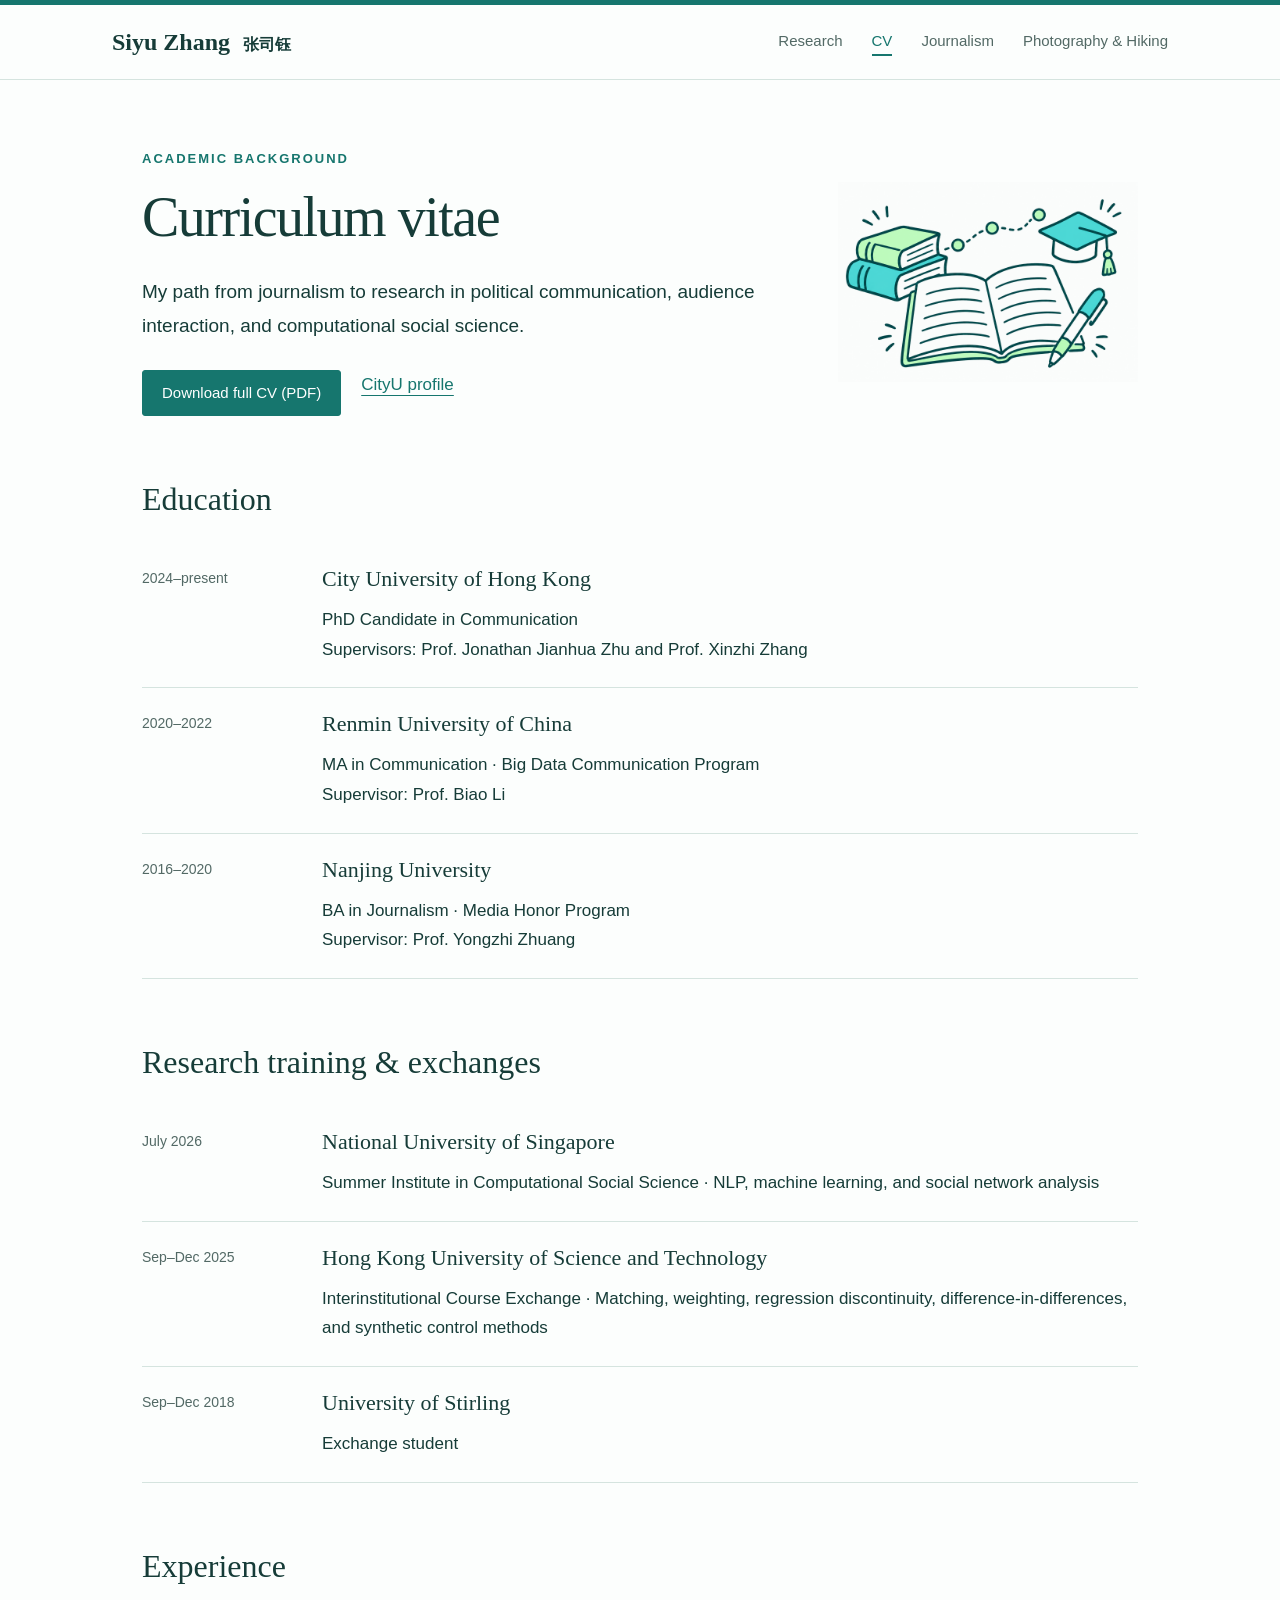
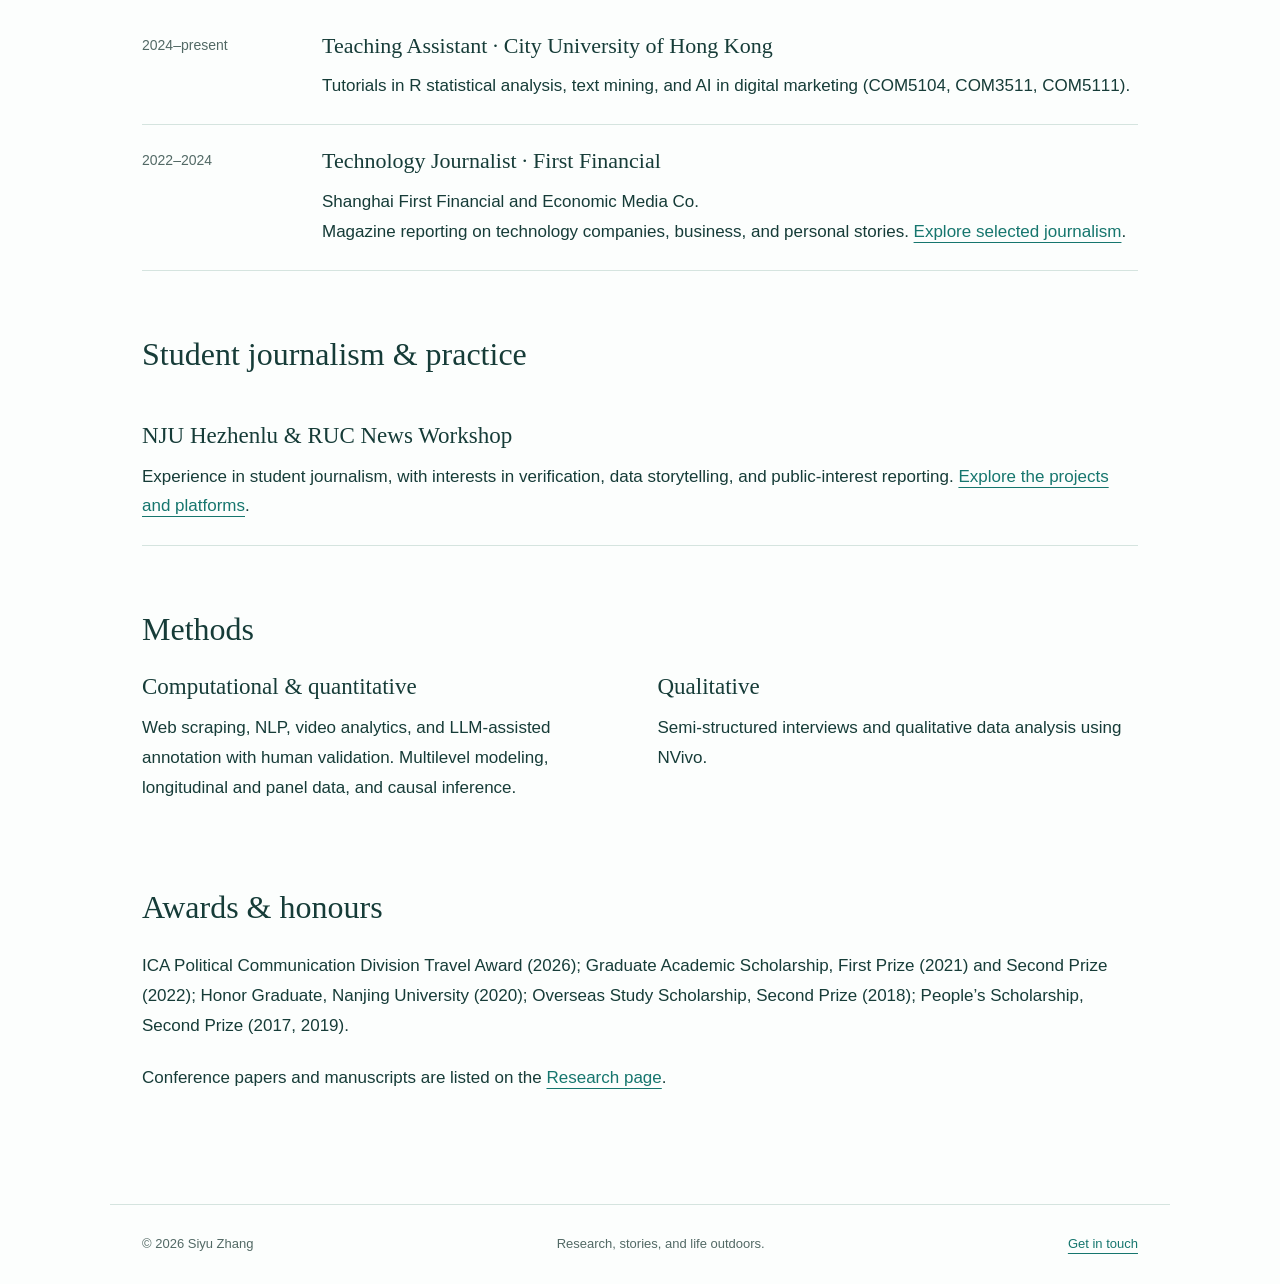
==== cv.html @ 29b88601 "Publish Siyu Zhang personal academic website" ====
<!doctype html><html lang="en"><head><meta charset="utf-8"><meta name="viewport" content="width=device-width,initial-scale=1"><title>Curriculum vitae | Siyu Zhang</title><meta name="description" content="Siyu Zhang, PhD candidate at City University of Hong Kong. Political communication, social media influencers, and livestreaming. Research, journalism, photography and hiking."><meta name="theme-color" content="#16766e"><link rel="stylesheet" href="style.css"><link rel="icon" href="favicon.svg" type="image/svg+xml"></head><body><a class="skip" href="#main">Skip to content</a><header><div class="nav"><a class="brand" href="index.html">Siyu Zhang <span lang="zh" style="font-size:16px;margin-left:7px">张司钰</span></a><nav aria-label="Main navigation"><a href="index.html" >Research</a><a href="cv.html" aria-current="page" >CV</a><a href="journalism.html" >Journalism</a><a href="outside.html" >Photography & Hiking</a></nav></div></header><main id="main"><div class="illustrated-intro"><div><div class="eyebrow">Academic background</div><h1>Curriculum vitae</h1><p class="page-intro">My path from journalism to research in political communication, audience interaction, and computational social science.</p><div class="links"><a class="button" href="Siyu-Zhang-CV.pdf" download>Download full CV (PDF)</a><a href="https://www.cityu.edu.hk/com/Profile2.aspx?u=szhang886" target="_blank" rel="noopener">CityU profile</a></div></div><img src="cv-doodle.png" class="section-illustration" alt="" aria-hidden="true"></div><section><h2>Education</h2><div class="cv-row"><span class="meta">2024–present</span><div><h3>City University of Hong Kong</h3><p>PhD Candidate in Communication<br>Supervisors: Prof. Jonathan Jianhua Zhu and Prof. Xinzhi Zhang</p></div></div><div class="cv-row"><span class="meta">2020–2022</span><div><h3>Renmin University of China</h3><p>MA in Communication · Big Data Communication Program<br>Supervisor: Prof. Biao Li</p></div></div><div class="cv-row"><span class="meta">2016–2020</span><div><h3>Nanjing University</h3><p>BA in Journalism · Media Honor Program<br>Supervisor: Prof. Yongzhi Zhuang</p></div></div></section><section><h2>Research training & exchanges</h2><div class="cv-row"><span class="meta">July 2026</span><div><h3>National University of Singapore</h3><p>Summer Institute in Computational Social Science · NLP, machine learning, and social network analysis</p></div></div><div class="cv-row"><span class="meta">Sep–Dec 2025</span><div><h3>Hong Kong University of Science and Technology</h3><p>Interinstitutional Course Exchange · Matching, weighting, regression discontinuity, difference-in-differences, and synthetic control methods</p></div></div><div class="cv-row"><span class="meta">Sep–Dec 2018</span><div><h3>University of Stirling</h3><p>Exchange student</p></div></div></section><section><h2>Experience</h2><div class="cv-row"><span class="meta">2024–present</span><div><h3>Teaching Assistant · City University of Hong Kong</h3><p>Tutorials in R statistical analysis, text mining, and AI in digital marketing (COM5104, COM3511, COM5111).</p></div></div><div class="cv-row"><span class="meta">2022–2024</span><div><h3>Technology Journalist · First Financial</h3><p>Shanghai First Financial and Economic Media Co.<br>Magazine reporting on technology companies, business, and personal stories. <a href="journalism.html">Explore selected journalism</a>.</p></div></div></section><section><h2>Student journalism & practice</h2><div class="entry"><h3>NJU Hezhenlu & RUC News Workshop</h3><p>Experience in student journalism, with interests in verification, data storytelling, and public-interest reporting. <a href="journalism.html#fact-checking">Explore the projects and platforms</a>.</p></div></section><section><h2>Methods</h2><div class="two-col"><div><h3>Computational & quantitative</h3><p>Web scraping, NLP, video analytics, and LLM-assisted annotation with human validation. Multilevel modeling, longitudinal and panel data, and causal inference.</p></div><div><h3>Qualitative</h3><p>Semi-structured interviews and qualitative data analysis using NVivo.</p></div></div></section><section><h2>Awards & honours</h2><p>ICA Political Communication Division Travel Award (2026); Graduate Academic Scholarship, First Prize (2021) and Second Prize (2022); Honor Graduate, Nanjing University (2020); Overseas Study Scholarship, Second Prize (2018); People’s Scholarship, Second Prize (2017, 2019).</p><p>Conference papers and manuscripts are listed on the <a href="index.html">Research page</a>.</p></section></main><footer><span>© 2026 Siyu Zhang</span><span>Research, stories, and life outdoors.</span><a href="mailto:szhang886-c@my.cityu.edu.hk">Get in touch</a></footer><script src="script.js"></script></body></html>
---- style.css ----
*{box-sizing:border-box} :root{--ink:#163c38;--teal:#16766e;--muted:#526965;--line:#d5e4df;--paper:#fcfefd;--tint:#edf6f2}body{margin:0;background:var(--paper);color:var(--ink);font:17px/1.75 -apple-system,BlinkMacSystemFont,"Segoe UI",sans-serif}a{color:var(--teal);text-decoration-thickness:1px;text-underline-offset:5px}a:hover{color:#073e39}button{font:inherit}a:focus-visible,button:focus-visible,summary:focus-visible{outline:3px solid #40998d;outline-offset:5px}.skip{position:absolute;left:-9999px}.skip:focus{left:20px;top:10px;background:white;z-index:5}header{border-top:5px solid var(--teal);border-bottom:1px solid var(--line)}.nav{max-width:1120px;margin:auto;display:flex;align-items:center;justify-content:space-between;padding:23px 32px;gap:24px}.brand{font:600 24px Georgia,serif;color:var(--ink);text-decoration:none}.nav nav{display:flex;gap:29px;flex-wrap:wrap}.nav nav a{text-decoration:none;font-size:15px;color:var(--muted)}.nav nav a[aria-current]{color:var(--teal);border-bottom:2px solid var(--teal)}main{max-width:1060px;margin:auto;padding:68px 32px 90px}h1,h2,h3{font-family:Georgia,'Times New Roman',serif;font-weight:400;line-height:1.22}h1{font-size:56px;letter-spacing:-1.5px;margin:12px 0 24px}h2{font-size:32px;margin:0 0 24px}h3{font-size:23px;margin:0 0 12px}p{margin:0 0 22px}.eyebrow{font-size:13px;letter-spacing:2px;text-transform:uppercase;color:var(--teal);font-weight:600}.muted,.meta{color:var(--muted)}.meta{font-size:14px}.hero{display:grid;grid-template-columns:1fr 295px;gap:65px;align-items:start}.hero .portrait{width:100%;aspect-ratio:4/5;object-fit:cover;border-radius:3px}.portrait-note{font-size:13px;color:var(--muted);border-top:1px solid var(--line);margin-top:15px;padding-top:10px}.intro{font-size:19px;line-height:1.75}.links{display:flex;gap:20px;flex-wrap:wrap;margin-top:28px}.button{display:inline-block;background:var(--teal);color:white;text-decoration:none;padding:9px 19px;border:1px solid var(--teal);border-radius:3px;font-size:15px}.button:hover{background:#0d544e;color:white}.outline{background:transparent;color:var(--teal)}section{margin-top:64px} .section-head{display:flex;justify-content:space-between;align-items:baseline;gap:20px;border-bottom:1px solid var(--line);margin-bottom:25px}.section-head h2{margin-bottom:16px}.research-focus{background:var(--tint);padding:30px 34px;border-left:3px solid var(--teal)}.research-focus p:last-child{margin-bottom:0}.entry{padding:24px 0;border-bottom:1px solid var(--line)}.entry h3{max-width:850px}.entry p:last-child{margin-bottom:0}.tag{font-size:13px;color:var(--teal);display:block;margin-bottom:9px;letter-spacing:.7px}.page-intro{max-width:720px;font-size:19px}.cv-row{display:grid;grid-template-columns:155px 1fr;gap:25px;padding:23px 0;border-bottom:1px solid var(--line)}.cv-row p{margin:0}.cv-row h3{font-size:22px}.report{display:grid;grid-template-columns:130px 1fr;gap:28px;padding:30px 0;border-bottom:1px solid var(--line)}.report h3 a{color:var(--ink);text-decoration:none}.report h3 a:hover{text-decoration:underline}.report p{max-width:700px;margin-bottom:13px}.report .original{font-size:14px;color:var(--muted)}.landscape{width:100%;max-height:470px;object-fit:cover;margin:30px 0 0}.filters{display:flex;gap:10px;flex-wrap:wrap;margin:30px 0}.filters button{padding:7px 18px;border:1px solid var(--line);border-radius:3px;background:white;color:var(--ink);cursor:pointer}.filters button[aria-pressed=true]{background:var(--teal);border-color:var(--teal);color:white}.gallery{display:grid;grid-template-columns:repeat(3,1fr);gap:17px}.photo{padding:0;margin:0}.photo button{display:block;width:100%;padding:0;border:0;background:transparent;cursor:zoom-in}.photo img{display:block;width:100%;height:245px;object-fit:cover}.photo figcaption{font-size:13px;margin-top:7px;color:var(--muted)}.trail{padding:26px 0;border-bottom:1px solid var(--line)}.trail h3{font-size:27px}.trail p:last-child{margin-bottom:0}.stats{display:flex;gap:30px;color:var(--teal);margin:20px 0;font-size:15px}.note{font:italic 25px/1.5 Georgia,serif;margin:30px 0}.two-col{display:grid;grid-template-columns:1fr 1fr;gap:35px}footer{border-top:1px solid var(--line);padding:28px 32px;color:var(--muted);font-size:13px;max-width:1060px;margin:auto;display:flex;justify-content:space-between;gap:20px}dialog{border:0;background:#092622;padding:18px;max-width:95vw;max-height:95vh;color:white}dialog::backdrop{background:#061b19e8}dialog img{display:block;max-height:78vh;max-width:85vw;object-fit:contain}dialog button{background:white;color:var(--ink);border:0;padding:5px 16px;cursor:pointer;float:right;margin-bottom:12px}[hidden]{display:none!important}details{border-bottom:1px solid var(--line);padding:20px 0}summary{cursor:pointer;font-family:Georgia,serif;font-size:21px}details p{margin:15px 0 0}@media(max-width:760px){.nav{align-items:flex-start;flex-direction:column;padding:20px 24px;gap:12px}.nav nav{gap:18px}.nav nav a{font-size:14px}main{padding:40px 24px 60px}h1{font-size:43px}.hero{grid-template-columns:1fr;gap:30px}.hero aside{max-width:270px;grid-row:1}.hero .portrait{aspect-ratio:1/1}.intro,.page-intro{font-size:17px}.gallery{grid-template-columns:repeat(2,1fr)}.photo img{height:210px}.cv-row,.report{grid-template-columns:1fr;gap:8px}.two-col{grid-template-columns:1fr}.research-focus{padding:24px}section{margin-top:45px}footer{flex-direction:column}.section-head{flex-wrap:wrap;gap:0}}@media(max-width:430px){.gallery{grid-template-columns:1fr}.photo img{height:280px}.stats{gap:16px}}
.illustrated-intro{display:grid;grid-template-columns:minmax(0,1fr) 300px;gap:45px;align-items:center}.section-illustration{width:100%;height:auto;mix-blend-mode:multiply}.interest-layout{display:grid;grid-template-columns:1.1fr 1fr;gap:45px;align-items:center}.interest-layout>img{width:100%;mix-blend-mode:multiply}.interest-layout h3{font-size:22px;margin:0 0 7px}.interest-layout p{font-size:16px;margin-bottom:23px}.concept-illustration{width:180px;height:150px;object-fit:contain;float:right;margin:0 0 14px 25px}.research-focus{display:flow-root}@media(max-width:760px){.illustrated-intro{grid-template-columns:1fr;gap:20px}.section-illustration{max-width:300px;justify-self:center}.interest-layout{grid-template-columns:1fr;gap:25px}.interest-layout>img{max-width:470px;margin:auto}.concept-illustration{width:130px;height:120px;margin-left:15px}}
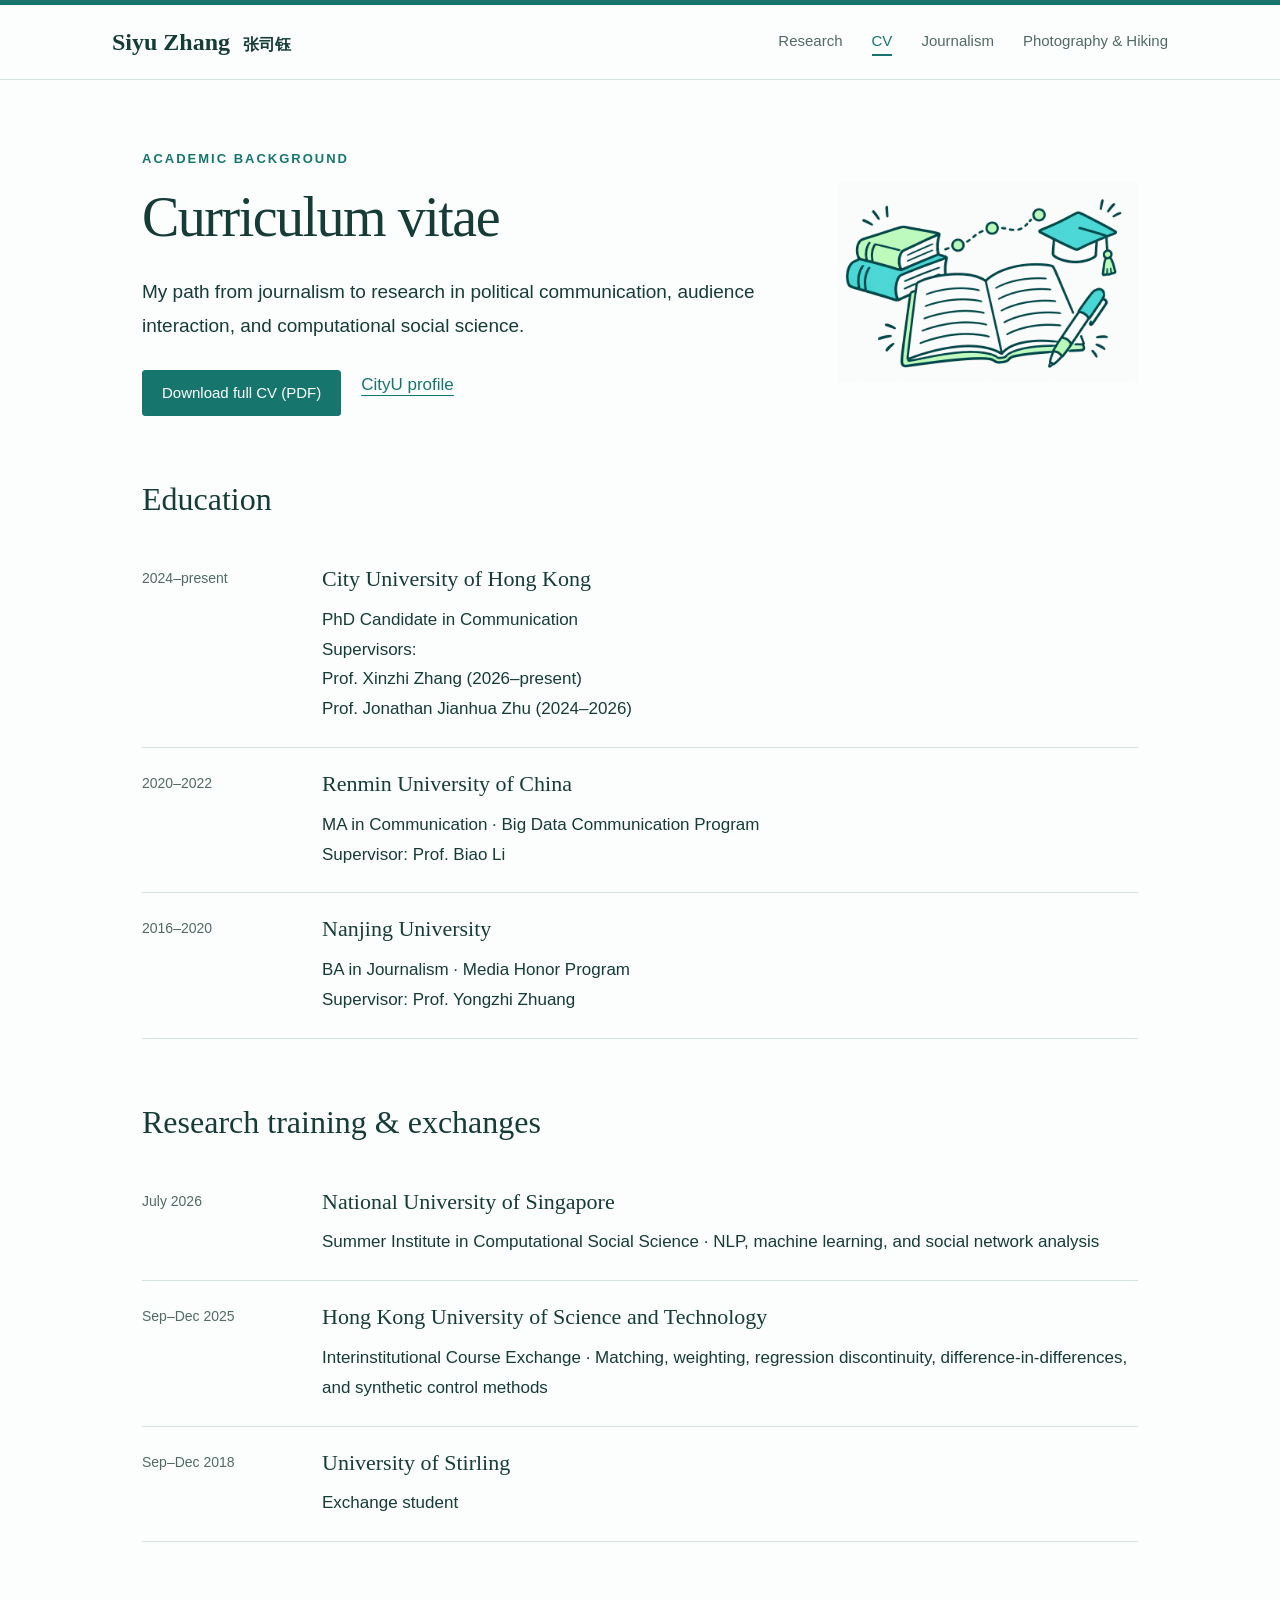
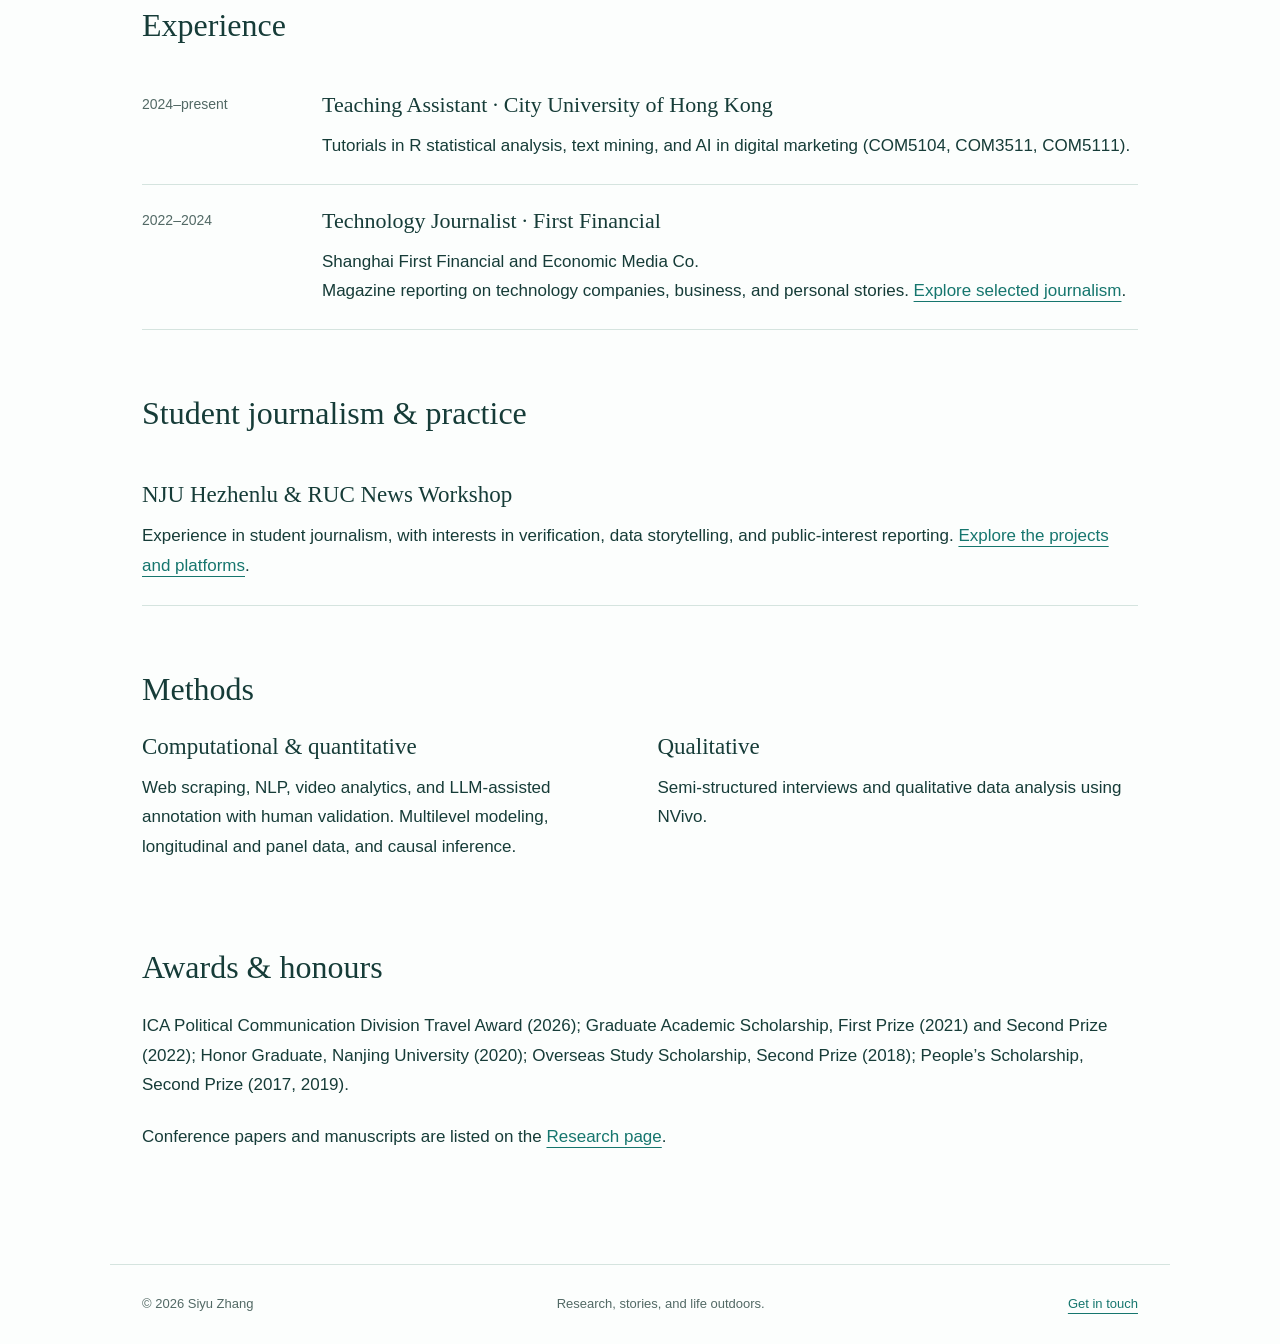
==== commit 1e68eaeb: "Update current and previous PhD supervision dates" ====
--- a/cv.html
+++ b/cv.html
@@ -1 +1 @@
-<!doctype html><html lang="en"><head><meta charset="utf-8"><meta name="viewport" content="width=device-width,initial-scale=1"><title>Curriculum vitae | Siyu Zhang</title><meta name="description" content="Siyu Zhang, PhD candidate at City University of Hong Kong. Political communication, social media influencers, and livestreaming. Research, journalism, photography and hiking."><meta name="theme-color" content="#16766e"><link rel="stylesheet" href="style.css"><link rel="icon" href="favicon.svg" type="image/svg+xml"></head><body><a class="skip" href="#main">Skip to content</a><header><div class="nav"><a class="brand" href="index.html">Siyu Zhang <span lang="zh" style="font-size:16px;margin-left:7px">张司钰</span></a><nav aria-label="Main navigation"><a href="index.html" >Research</a><a href="cv.html" aria-current="page" >CV</a><a href="journalism.html" >Journalism</a><a href="outside.html" >Photography & Hiking</a></nav></div></header><main id="main"><div class="illustrated-intro"><div><div class="eyebrow">Academic background</div><h1>Curriculum vitae</h1><p class="page-intro">My path from journalism to research in political communication, audience interaction, and computational social science.</p><div class="links"><a class="button" href="Siyu-Zhang-CV.pdf" download>Download full CV (PDF)</a><a href="https://www.cityu.edu.hk/com/Profile2.aspx?u=szhang886" target="_blank" rel="noopener">CityU profile</a></div></div><img src="cv-doodle.png" class="section-illustration" alt="" aria-hidden="true"></div><section><h2>Education</h2><div class="cv-row"><span class="meta">2024–present</span><div><h3>City University of Hong Kong</h3><p>PhD Candidate in Communication<br>Supervisors: Prof. Jonathan Jianhua Zhu and Prof. Xinzhi Zhang</p></div></div><div class="cv-row"><span class="meta">2020–2022</span><div><h3>Renmin University of China</h3><p>MA in Communication · Big Data Communication Program<br>Supervisor: Prof. Biao Li</p></div></div><div class="cv-row"><span class="meta">2016–2020</span><div><h3>Nanjing University</h3><p>BA in Journalism · Media Honor Program<br>Supervisor: Prof. Yongzhi Zhuang</p></div></div></section><section><h2>Research training & exchanges</h2><div class="cv-row"><span class="meta">July 2026</span><div><h3>National University of Singapore</h3><p>Summer Institute in Computational Social Science · NLP, machine learning, and social network analysis</p></div></div><div class="cv-row"><span class="meta">Sep–Dec 2025</span><div><h3>Hong Kong University of Science and Technology</h3><p>Interinstitutional Course Exchange · Matching, weighting, regression discontinuity, difference-in-differences, and synthetic control methods</p></div></div><div class="cv-row"><span class="meta">Sep–Dec 2018</span><div><h3>University of Stirling</h3><p>Exchange student</p></div></div></section><section><h2>Experience</h2><div class="cv-row"><span class="meta">2024–present</span><div><h3>Teaching Assistant · City University of Hong Kong</h3><p>Tutorials in R statistical analysis, text mining, and AI in digital marketing (COM5104, COM3511, COM5111).</p></div></div><div class="cv-row"><span class="meta">2022–2024</span><div><h3>Technology Journalist · First Financial</h3><p>Shanghai First Financial and Economic Media Co.<br>Magazine reporting on technology companies, business, and personal stories. <a href="journalism.html">Explore selected journalism</a>.</p></div></div></section><section><h2>Student journalism & practice</h2><div class="entry"><h3>NJU Hezhenlu & RUC News Workshop</h3><p>Experience in student journalism, with interests in verification, data storytelling, and public-interest reporting. <a href="journalism.html#fact-checking">Explore the projects and platforms</a>.</p></div></section><section><h2>Methods</h2><div class="two-col"><div><h3>Computational & quantitative</h3><p>Web scraping, NLP, video analytics, and LLM-assisted annotation with human validation. Multilevel modeling, longitudinal and panel data, and causal inference.</p></div><div><h3>Qualitative</h3><p>Semi-structured interviews and qualitative data analysis using NVivo.</p></div></div></section><section><h2>Awards & honours</h2><p>ICA Political Communication Division Travel Award (2026); Graduate Academic Scholarship, First Prize (2021) and Second Prize (2022); Honor Graduate, Nanjing University (2020); Overseas Study Scholarship, Second Prize (2018); People’s Scholarship, Second Prize (2017, 2019).</p><p>Conference papers and manuscripts are listed on the <a href="index.html">Research page</a>.</p></section></main><footer><span>© 2026 Siyu Zhang</span><span>Research, stories, and life outdoors.</span><a href="mailto:szhang886-c@my.cityu.edu.hk">Get in touch</a></footer><script src="script.js"></script></body></html>+<!doctype html><html lang="en"><head><meta charset="utf-8"><meta name="viewport" content="width=device-width,initial-scale=1"><title>Curriculum vitae | Siyu Zhang</title><meta name="description" content="Siyu Zhang, PhD candidate at City University of Hong Kong. Political communication, social media influencers, and livestreaming. Research, journalism, photography and hiking."><meta name="theme-color" content="#16766e"><link rel="stylesheet" href="style.css"><link rel="icon" href="favicon.svg" type="image/svg+xml"></head><body><a class="skip" href="#main">Skip to content</a><header><div class="nav"><a class="brand" href="index.html">Siyu Zhang <span lang="zh" style="font-size:16px;margin-left:7px">张司钰</span></a><nav aria-label="Main navigation"><a href="index.html" >Research</a><a href="cv.html" aria-current="page" >CV</a><a href="journalism.html" >Journalism</a><a href="outside.html" >Photography & Hiking</a></nav></div></header><main id="main"><div class="illustrated-intro"><div><div class="eyebrow">Academic background</div><h1>Curriculum vitae</h1><p class="page-intro">My path from journalism to research in political communication, audience interaction, and computational social science.</p><div class="links"><a class="button" href="Siyu-Zhang-CV.pdf" download>Download full CV (PDF)</a><a href="https://www.cityu.edu.hk/com/Profile2.aspx?u=szhang886" target="_blank" rel="noopener">CityU profile</a></div></div><img src="cv-doodle.png" class="section-illustration" alt="" aria-hidden="true"></div><section><h2>Education</h2><div class="cv-row"><span class="meta">2024–present</span><div><h3>City University of Hong Kong</h3><p>PhD Candidate in Communication<br>Supervisors:<br>Prof. Xinzhi Zhang (2026–present)<br>Prof. Jonathan Jianhua Zhu (2024–2026)</p></div></div><div class="cv-row"><span class="meta">2020–2022</span><div><h3>Renmin University of China</h3><p>MA in Communication · Big Data Communication Program<br>Supervisor: Prof. Biao Li</p></div></div><div class="cv-row"><span class="meta">2016–2020</span><div><h3>Nanjing University</h3><p>BA in Journalism · Media Honor Program<br>Supervisor: Prof. Yongzhi Zhuang</p></div></div></section><section><h2>Research training & exchanges</h2><div class="cv-row"><span class="meta">July 2026</span><div><h3>National University of Singapore</h3><p>Summer Institute in Computational Social Science · NLP, machine learning, and social network analysis</p></div></div><div class="cv-row"><span class="meta">Sep–Dec 2025</span><div><h3>Hong Kong University of Science and Technology</h3><p>Interinstitutional Course Exchange · Matching, weighting, regression discontinuity, difference-in-differences, and synthetic control methods</p></div></div><div class="cv-row"><span class="meta">Sep–Dec 2018</span><div><h3>University of Stirling</h3><p>Exchange student</p></div></div></section><section><h2>Experience</h2><div class="cv-row"><span class="meta">2024–present</span><div><h3>Teaching Assistant · City University of Hong Kong</h3><p>Tutorials in R statistical analysis, text mining, and AI in digital marketing (COM5104, COM3511, COM5111).</p></div></div><div class="cv-row"><span class="meta">2022–2024</span><div><h3>Technology Journalist · First Financial</h3><p>Shanghai First Financial and Economic Media Co.<br>Magazine reporting on technology companies, business, and personal stories. <a href="journalism.html">Explore selected journalism</a>.</p></div></div></section><section><h2>Student journalism & practice</h2><div class="entry"><h3>NJU Hezhenlu & RUC News Workshop</h3><p>Experience in student journalism, with interests in verification, data storytelling, and public-interest reporting. <a href="journalism.html#fact-checking">Explore the projects and platforms</a>.</p></div></section><section><h2>Methods</h2><div class="two-col"><div><h3>Computational & quantitative</h3><p>Web scraping, NLP, video analytics, and LLM-assisted annotation with human validation. Multilevel modeling, longitudinal and panel data, and causal inference.</p></div><div><h3>Qualitative</h3><p>Semi-structured interviews and qualitative data analysis using NVivo.</p></div></div></section><section><h2>Awards & honours</h2><p>ICA Political Communication Division Travel Award (2026); Graduate Academic Scholarship, First Prize (2021) and Second Prize (2022); Honor Graduate, Nanjing University (2020); Overseas Study Scholarship, Second Prize (2018); People’s Scholarship, Second Prize (2017, 2019).</p><p>Conference papers and manuscripts are listed on the <a href="index.html">Research page</a>.</p></section></main><footer><span>© 2026 Siyu Zhang</span><span>Research, stories, and life outdoors.</span><a href="mailto:szhang886-c@my.cityu.edu.hk">Get in touch</a></footer><script src="script.js"></script></body></html>
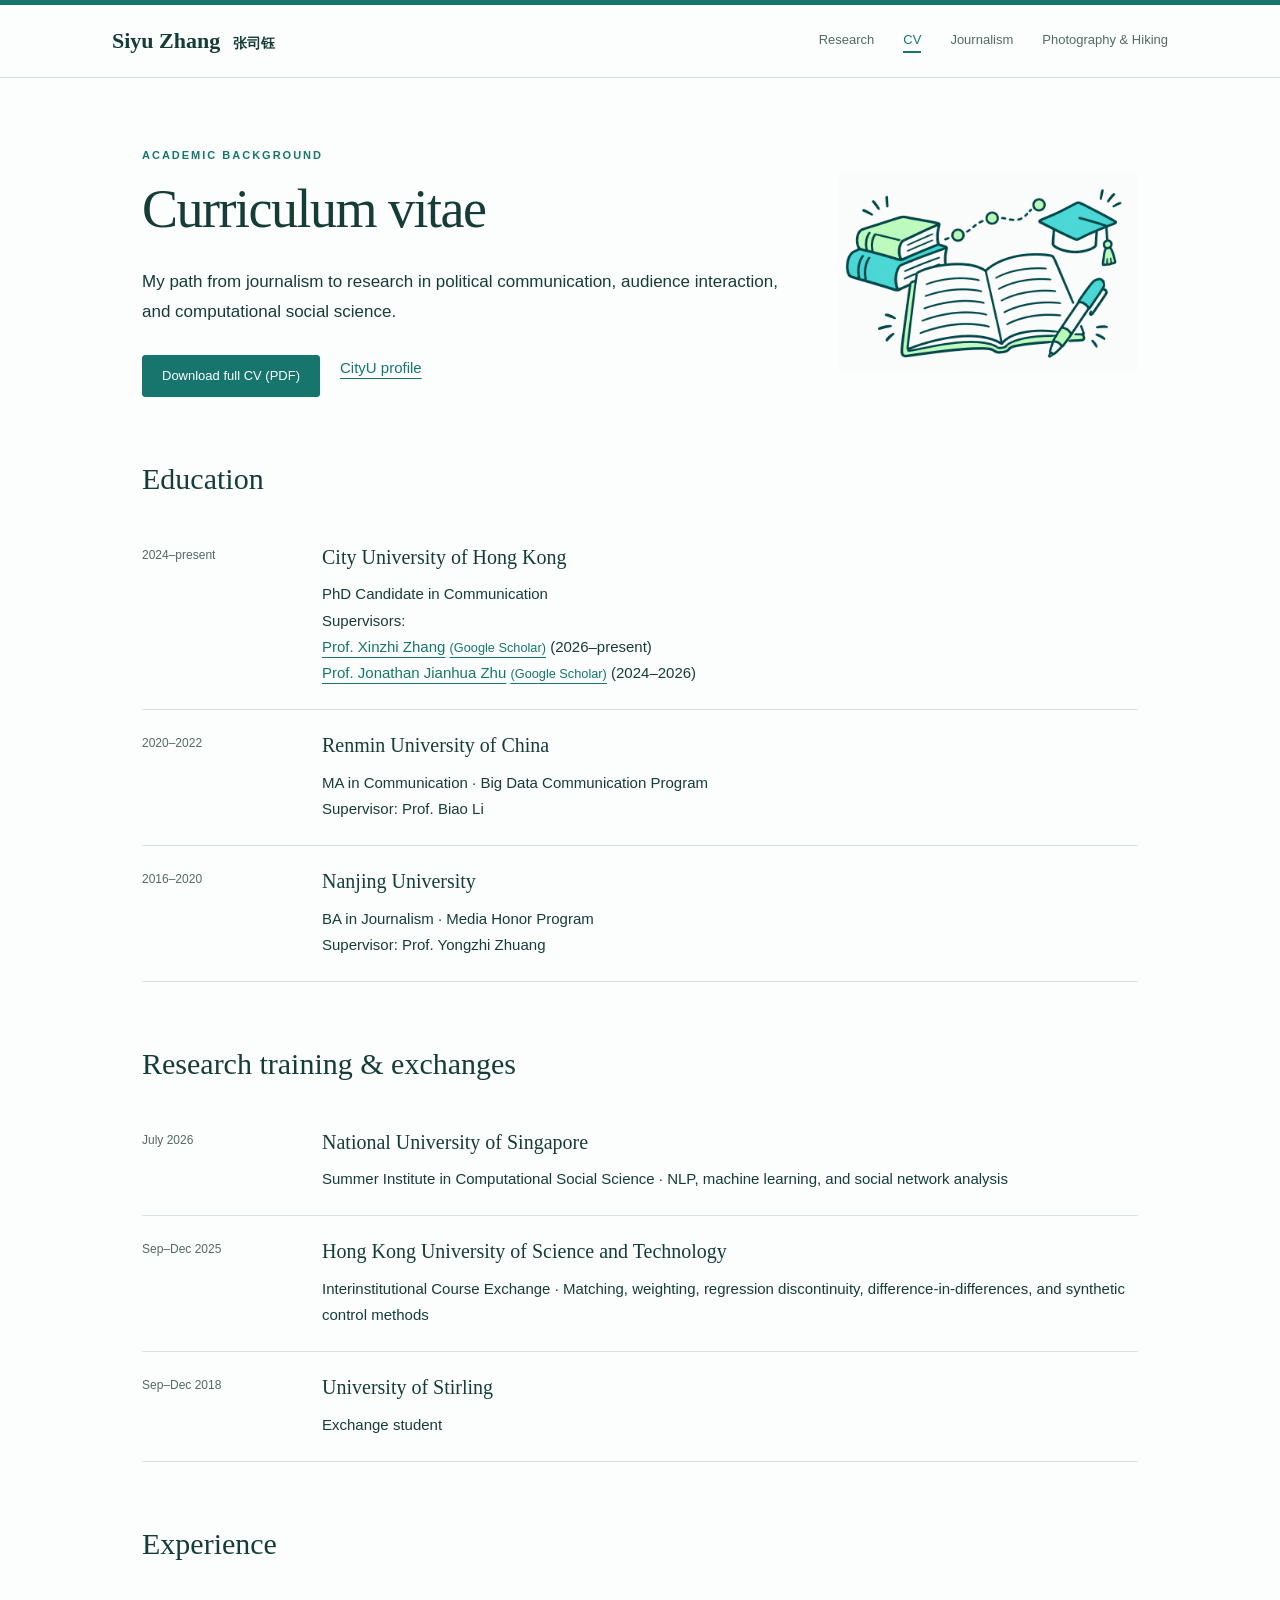
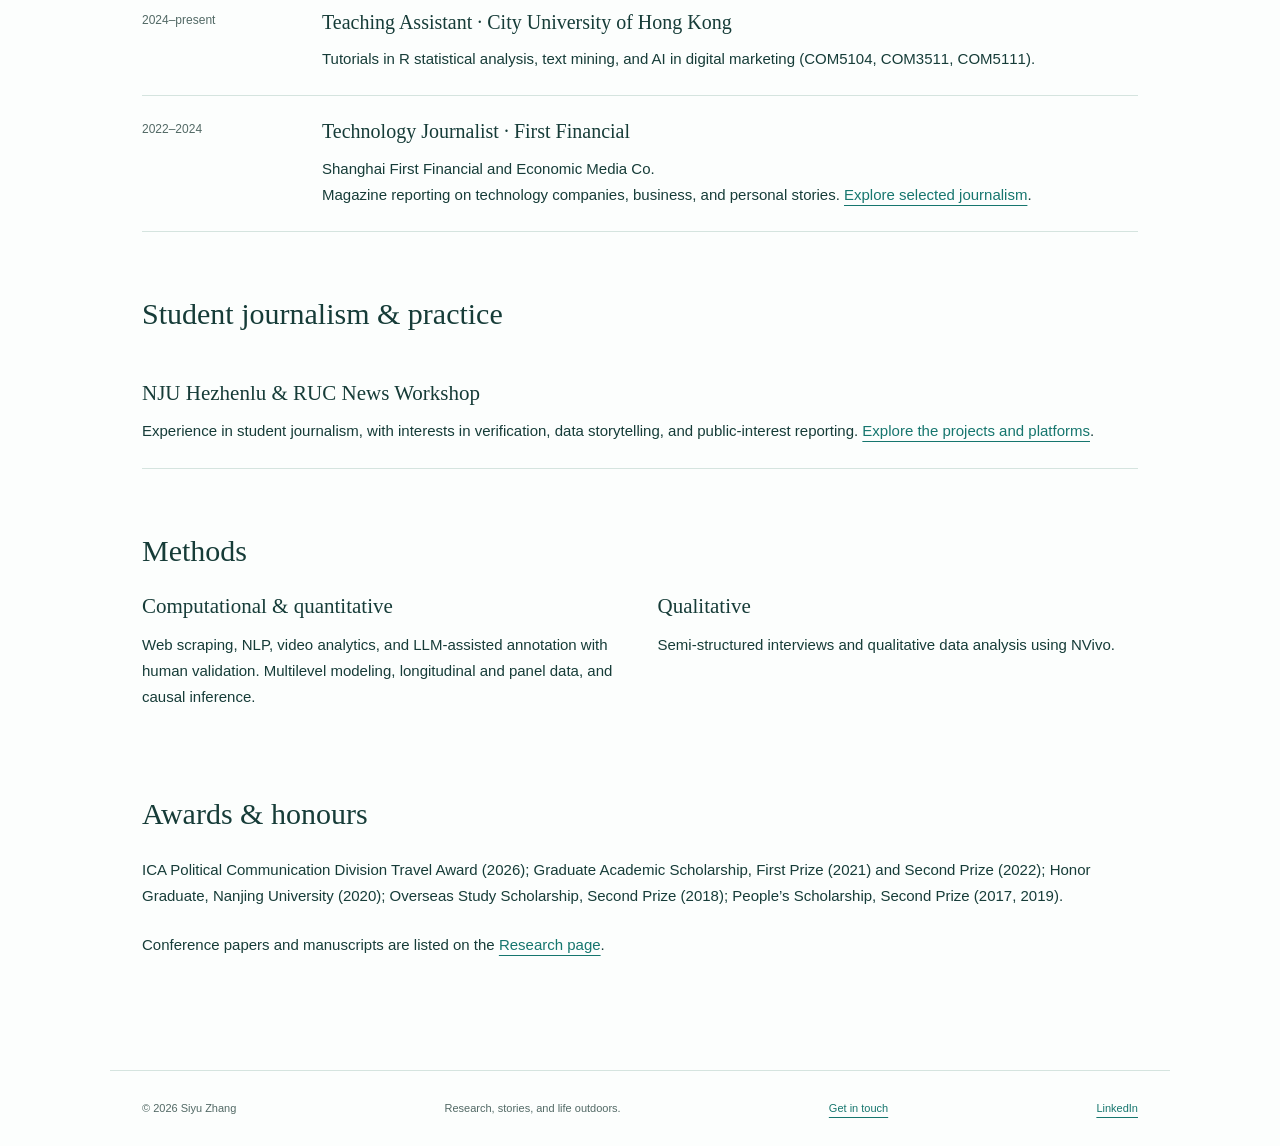
==== commit 3bbbe14f: "Reduce typography and add supervisor and LinkedIn links" ====
--- a/cv.html
+++ b/cv.html
@@ -1 +1 @@
-<!doctype html><html lang="en"><head><meta charset="utf-8"><meta name="viewport" content="width=device-width,initial-scale=1"><title>Curriculum vitae | Siyu Zhang</title><meta name="description" content="Siyu Zhang, PhD candidate at City University of Hong Kong. Political communication, social media influencers, and livestreaming. Research, journalism, photography and hiking."><meta name="theme-color" content="#16766e"><link rel="stylesheet" href="style.css"><link rel="icon" href="favicon.svg" type="image/svg+xml"></head><body><a class="skip" href="#main">Skip to content</a><header><div class="nav"><a class="brand" href="index.html">Siyu Zhang <span lang="zh" style="font-size:16px;margin-left:7px">张司钰</span></a><nav aria-label="Main navigation"><a href="index.html" >Research</a><a href="cv.html" aria-current="page" >CV</a><a href="journalism.html" >Journalism</a><a href="outside.html" >Photography & Hiking</a></nav></div></header><main id="main"><div class="illustrated-intro"><div><div class="eyebrow">Academic background</div><h1>Curriculum vitae</h1><p class="page-intro">My path from journalism to research in political communication, audience interaction, and computational social science.</p><div class="links"><a class="button" href="Siyu-Zhang-CV.pdf" download>Download full CV (PDF)</a><a href="https://www.cityu.edu.hk/com/Profile2.aspx?u=szhang886" target="_blank" rel="noopener">CityU profile</a></div></div><img src="cv-doodle.png" class="section-illustration" alt="" aria-hidden="true"></div><section><h2>Education</h2><div class="cv-row"><span class="meta">2024–present</span><div><h3>City University of Hong Kong</h3><p>PhD Candidate in Communication<br>Supervisors:<br>Prof. Xinzhi Zhang (2026–present)<br>Prof. Jonathan Jianhua Zhu (2024–2026)</p></div></div><div class="cv-row"><span class="meta">2020–2022</span><div><h3>Renmin University of China</h3><p>MA in Communication · Big Data Communication Program<br>Supervisor: Prof. Biao Li</p></div></div><div class="cv-row"><span class="meta">2016–2020</span><div><h3>Nanjing University</h3><p>BA in Journalism · Media Honor Program<br>Supervisor: Prof. Yongzhi Zhuang</p></div></div></section><section><h2>Research training & exchanges</h2><div class="cv-row"><span class="meta">July 2026</span><div><h3>National University of Singapore</h3><p>Summer Institute in Computational Social Science · NLP, machine learning, and social network analysis</p></div></div><div class="cv-row"><span class="meta">Sep–Dec 2025</span><div><h3>Hong Kong University of Science and Technology</h3><p>Interinstitutional Course Exchange · Matching, weighting, regression discontinuity, difference-in-differences, and synthetic control methods</p></div></div><div class="cv-row"><span class="meta">Sep–Dec 2018</span><div><h3>University of Stirling</h3><p>Exchange student</p></div></div></section><section><h2>Experience</h2><div class="cv-row"><span class="meta">2024–present</span><div><h3>Teaching Assistant · City University of Hong Kong</h3><p>Tutorials in R statistical analysis, text mining, and AI in digital marketing (COM5104, COM3511, COM5111).</p></div></div><div class="cv-row"><span class="meta">2022–2024</span><div><h3>Technology Journalist · First Financial</h3><p>Shanghai First Financial and Economic Media Co.<br>Magazine reporting on technology companies, business, and personal stories. <a href="journalism.html">Explore selected journalism</a>.</p></div></div></section><section><h2>Student journalism & practice</h2><div class="entry"><h3>NJU Hezhenlu & RUC News Workshop</h3><p>Experience in student journalism, with interests in verification, data storytelling, and public-interest reporting. <a href="journalism.html#fact-checking">Explore the projects and platforms</a>.</p></div></section><section><h2>Methods</h2><div class="two-col"><div><h3>Computational & quantitative</h3><p>Web scraping, NLP, video analytics, and LLM-assisted annotation with human validation. Multilevel modeling, longitudinal and panel data, and causal inference.</p></div><div><h3>Qualitative</h3><p>Semi-structured interviews and qualitative data analysis using NVivo.</p></div></div></section><section><h2>Awards & honours</h2><p>ICA Political Communication Division Travel Award (2026); Graduate Academic Scholarship, First Prize (2021) and Second Prize (2022); Honor Graduate, Nanjing University (2020); Overseas Study Scholarship, Second Prize (2018); People’s Scholarship, Second Prize (2017, 2019).</p><p>Conference papers and manuscripts are listed on the <a href="index.html">Research page</a>.</p></section></main><footer><span>© 2026 Siyu Zhang</span><span>Research, stories, and life outdoors.</span><a href="mailto:szhang886-c@my.cityu.edu.hk">Get in touch</a></footer><script src="script.js"></script></body></html>+<!doctype html><html lang="en"><head><meta charset="utf-8"><meta name="viewport" content="width=device-width,initial-scale=1"><title>Curriculum vitae | Siyu Zhang</title><meta name="description" content="Siyu Zhang, PhD candidate at City University of Hong Kong. Political communication, social media influencers, and livestreaming. Research, journalism, photography and hiking."><meta name="theme-color" content="#16766e"><link rel="stylesheet" href="style.css"><link rel="icon" href="favicon.svg" type="image/svg+xml"></head><body><a class="skip" href="#main">Skip to content</a><header><div class="nav"><a class="brand" href="index.html">Siyu Zhang <span lang="zh" style="font-size:14px;margin-left:7px">张司钰</span></a><nav aria-label="Main navigation"><a href="index.html" >Research</a><a href="cv.html" aria-current="page" >CV</a><a href="journalism.html" >Journalism</a><a href="outside.html" >Photography & Hiking</a></nav></div></header><main id="main"><div class="illustrated-intro"><div><div class="eyebrow">Academic background</div><h1>Curriculum vitae</h1><p class="page-intro">My path from journalism to research in political communication, audience interaction, and computational social science.</p><div class="links"><a class="button" href="Siyu-Zhang-CV.pdf" download>Download full CV (PDF)</a><a href="https://www.cityu.edu.hk/com/Profile2.aspx?u=szhang886" target="_blank" rel="noopener">CityU profile</a></div></div><img src="cv-doodle.png" class="section-illustration" alt="" aria-hidden="true"></div><section><h2>Education</h2><div class="cv-row"><span class="meta">2024–present</span><div><h3>City University of Hong Kong</h3><p>PhD Candidate in Communication<br>Supervisors:<br><a href="https://drxinzhizhang.com/" target="_blank" rel="noopener">Prof. Xinzhi Zhang</a> <a class="supervisor-scholar" href="https://scholar.google.com/citations?user=iOFeIDIAAAAJ&amp;hl=en" target="_blank" rel="noopener" aria-label="Google Scholar — Prof. Xinzhi Zhang">(Google Scholar)</a> (2026–present)<br><a href="https://scholars.cityu.edu.hk/en/persons/enjhzhu/" target="_blank" rel="noopener">Prof. Jonathan Jianhua Zhu</a> <a class="supervisor-scholar" href="https://scholar.google.com/citations?user=q41vFFQAAAAJ&amp;hl=en" target="_blank" rel="noopener" aria-label="Google Scholar — Prof. Jonathan Jianhua Zhu">(Google Scholar)</a> (2024–2026)</p></div></div><div class="cv-row"><span class="meta">2020–2022</span><div><h3>Renmin University of China</h3><p>MA in Communication · Big Data Communication Program<br>Supervisor: Prof. Biao Li</p></div></div><div class="cv-row"><span class="meta">2016–2020</span><div><h3>Nanjing University</h3><p>BA in Journalism · Media Honor Program<br>Supervisor: Prof. Yongzhi Zhuang</p></div></div></section><section><h2>Research training & exchanges</h2><div class="cv-row"><span class="meta">July 2026</span><div><h3>National University of Singapore</h3><p>Summer Institute in Computational Social Science · NLP, machine learning, and social network analysis</p></div></div><div class="cv-row"><span class="meta">Sep–Dec 2025</span><div><h3>Hong Kong University of Science and Technology</h3><p>Interinstitutional Course Exchange · Matching, weighting, regression discontinuity, difference-in-differences, and synthetic control methods</p></div></div><div class="cv-row"><span class="meta">Sep–Dec 2018</span><div><h3>University of Stirling</h3><p>Exchange student</p></div></div></section><section><h2>Experience</h2><div class="cv-row"><span class="meta">2024–present</span><div><h3>Teaching Assistant · City University of Hong Kong</h3><p>Tutorials in R statistical analysis, text mining, and AI in digital marketing (COM5104, COM3511, COM5111).</p></div></div><div class="cv-row"><span class="meta">2022–2024</span><div><h3>Technology Journalist · First Financial</h3><p>Shanghai First Financial and Economic Media Co.<br>Magazine reporting on technology companies, business, and personal stories. <a href="journalism.html">Explore selected journalism</a>.</p></div></div></section><section><h2>Student journalism & practice</h2><div class="entry"><h3>NJU Hezhenlu & RUC News Workshop</h3><p>Experience in student journalism, with interests in verification, data storytelling, and public-interest reporting. <a href="journalism.html#fact-checking">Explore the projects and platforms</a>.</p></div></section><section><h2>Methods</h2><div class="two-col"><div><h3>Computational & quantitative</h3><p>Web scraping, NLP, video analytics, and LLM-assisted annotation with human validation. Multilevel modeling, longitudinal and panel data, and causal inference.</p></div><div><h3>Qualitative</h3><p>Semi-structured interviews and qualitative data analysis using NVivo.</p></div></div></section><section><h2>Awards & honours</h2><p>ICA Political Communication Division Travel Award (2026); Graduate Academic Scholarship, First Prize (2021) and Second Prize (2022); Honor Graduate, Nanjing University (2020); Overseas Study Scholarship, Second Prize (2018); People’s Scholarship, Second Prize (2017, 2019).</p><p>Conference papers and manuscripts are listed on the <a href="index.html">Research page</a>.</p></section></main><footer><span>© 2026 Siyu Zhang</span><span>Research, stories, and life outdoors.</span><a href="mailto:szhang886-c@my.cityu.edu.hk">Get in touch</a><a href="https://www.linkedin.com/in/siyu-sylvia-zhang" target="_blank" rel="noopener">LinkedIn</a></footer><script src="script.js"></script></body></html>
--- a/style.css
+++ b/style.css
@@ -1,2 +1,3 @@
-*{box-sizing:border-box} :root{--ink:#163c38;--teal:#16766e;--muted:#526965;--line:#d5e4df;--paper:#fcfefd;--tint:#edf6f2}body{margin:0;background:var(--paper);color:var(--ink);font:17px/1.75 -apple-system,BlinkMacSystemFont,"Segoe UI",sans-serif}a{color:var(--teal);text-decoration-thickness:1px;text-underline-offset:5px}a:hover{color:#073e39}button{font:inherit}a:focus-visible,button:focus-visible,summary:focus-visible{outline:3px solid #40998d;outline-offset:5px}.skip{position:absolute;left:-9999px}.skip:focus{left:20px;top:10px;background:white;z-index:5}header{border-top:5px solid var(--teal);border-bottom:1px solid var(--line)}.nav{max-width:1120px;margin:auto;display:flex;align-items:center;justify-content:space-between;padding:23px 32px;gap:24px}.brand{font:600 24px Georgia,serif;color:var(--ink);text-decoration:none}.nav nav{display:flex;gap:29px;flex-wrap:wrap}.nav nav a{text-decoration:none;font-size:15px;color:var(--muted)}.nav nav a[aria-current]{color:var(--teal);border-bottom:2px solid var(--teal)}main{max-width:1060px;margin:auto;padding:68px 32px 90px}h1,h2,h3{font-family:Georgia,'Times New Roman',serif;font-weight:400;line-height:1.22}h1{font-size:56px;letter-spacing:-1.5px;margin:12px 0 24px}h2{font-size:32px;margin:0 0 24px}h3{font-size:23px;margin:0 0 12px}p{margin:0 0 22px}.eyebrow{font-size:13px;letter-spacing:2px;text-transform:uppercase;color:var(--teal);font-weight:600}.muted,.meta{color:var(--muted)}.meta{font-size:14px}.hero{display:grid;grid-template-columns:1fr 295px;gap:65px;align-items:start}.hero .portrait{width:100%;aspect-ratio:4/5;object-fit:cover;border-radius:3px}.portrait-note{font-size:13px;color:var(--muted);border-top:1px solid var(--line);margin-top:15px;padding-top:10px}.intro{font-size:19px;line-height:1.75}.links{display:flex;gap:20px;flex-wrap:wrap;margin-top:28px}.button{display:inline-block;background:var(--teal);color:white;text-decoration:none;padding:9px 19px;border:1px solid var(--teal);border-radius:3px;font-size:15px}.button:hover{background:#0d544e;color:white}.outline{background:transparent;color:var(--teal)}section{margin-top:64px} .section-head{display:flex;justify-content:space-between;align-items:baseline;gap:20px;border-bottom:1px solid var(--line);margin-bottom:25px}.section-head h2{margin-bottom:16px}.research-focus{background:var(--tint);padding:30px 34px;border-left:3px solid var(--teal)}.research-focus p:last-child{margin-bottom:0}.entry{padding:24px 0;border-bottom:1px solid var(--line)}.entry h3{max-width:850px}.entry p:last-child{margin-bottom:0}.tag{font-size:13px;color:var(--teal);display:block;margin-bottom:9px;letter-spacing:.7px}.page-intro{max-width:720px;font-size:19px}.cv-row{display:grid;grid-template-columns:155px 1fr;gap:25px;padding:23px 0;border-bottom:1px solid var(--line)}.cv-row p{margin:0}.cv-row h3{font-size:22px}.report{display:grid;grid-template-columns:130px 1fr;gap:28px;padding:30px 0;border-bottom:1px solid var(--line)}.report h3 a{color:var(--ink);text-decoration:none}.report h3 a:hover{text-decoration:underline}.report p{max-width:700px;margin-bottom:13px}.report .original{font-size:14px;color:var(--muted)}.landscape{width:100%;max-height:470px;object-fit:cover;margin:30px 0 0}.filters{display:flex;gap:10px;flex-wrap:wrap;margin:30px 0}.filters button{padding:7px 18px;border:1px solid var(--line);border-radius:3px;background:white;color:var(--ink);cursor:pointer}.filters button[aria-pressed=true]{background:var(--teal);border-color:var(--teal);color:white}.gallery{display:grid;grid-template-columns:repeat(3,1fr);gap:17px}.photo{padding:0;margin:0}.photo button{display:block;width:100%;padding:0;border:0;background:transparent;cursor:zoom-in}.photo img{display:block;width:100%;height:245px;object-fit:cover}.photo figcaption{font-size:13px;margin-top:7px;color:var(--muted)}.trail{padding:26px 0;border-bottom:1px solid var(--line)}.trail h3{font-size:27px}.trail p:last-child{margin-bottom:0}.stats{display:flex;gap:30px;color:var(--teal);margin:20px 0;font-size:15px}.note{font:italic 25px/1.5 Georgia,serif;margin:30px 0}.two-col{display:grid;grid-template-columns:1fr 1fr;gap:35px}footer{border-top:1px solid var(--line);padding:28px 32px;color:var(--muted);font-size:13px;max-width:1060px;margin:auto;display:flex;justify-content:space-between;gap:20px}dialog{border:0;background:#092622;padding:18px;max-width:95vw;max-height:95vh;color:white}dialog::backdrop{background:#061b19e8}dialog img{display:block;max-height:78vh;max-width:85vw;object-fit:contain}dialog button{background:white;color:var(--ink);border:0;padding:5px 16px;cursor:pointer;float:right;margin-bottom:12px}[hidden]{display:none!important}details{border-bottom:1px solid var(--line);padding:20px 0}summary{cursor:pointer;font-family:Georgia,serif;font-size:21px}details p{margin:15px 0 0}@media(max-width:760px){.nav{align-items:flex-start;flex-direction:column;padding:20px 24px;gap:12px}.nav nav{gap:18px}.nav nav a{font-size:14px}main{padding:40px 24px 60px}h1{font-size:43px}.hero{grid-template-columns:1fr;gap:30px}.hero aside{max-width:270px;grid-row:1}.hero .portrait{aspect-ratio:1/1}.intro,.page-intro{font-size:17px}.gallery{grid-template-columns:repeat(2,1fr)}.photo img{height:210px}.cv-row,.report{grid-template-columns:1fr;gap:8px}.two-col{grid-template-columns:1fr}.research-focus{padding:24px}section{margin-top:45px}footer{flex-direction:column}.section-head{flex-wrap:wrap;gap:0}}@media(max-width:430px){.gallery{grid-template-columns:1fr}.photo img{height:280px}.stats{gap:16px}}
-.illustrated-intro{display:grid;grid-template-columns:minmax(0,1fr) 300px;gap:45px;align-items:center}.section-illustration{width:100%;height:auto;mix-blend-mode:multiply}.interest-layout{display:grid;grid-template-columns:1.1fr 1fr;gap:45px;align-items:center}.interest-layout>img{width:100%;mix-blend-mode:multiply}.interest-layout h3{font-size:22px;margin:0 0 7px}.interest-layout p{font-size:16px;margin-bottom:23px}.concept-illustration{width:180px;height:150px;object-fit:contain;float:right;margin:0 0 14px 25px}.research-focus{display:flow-root}@media(max-width:760px){.illustrated-intro{grid-template-columns:1fr;gap:20px}.section-illustration{max-width:300px;justify-self:center}.interest-layout{grid-template-columns:1fr;gap:25px}.interest-layout>img{max-width:470px;margin:auto}.concept-illustration{width:130px;height:120px;margin-left:15px}}+*{box-sizing:border-box} :root{--ink:#163c38;--teal:#16766e;--muted:#526965;--line:#d5e4df;--paper:#fcfefd;--tint:#edf6f2}body{margin:0;background:var(--paper);color:var(--ink);font:15px/1.75 -apple-system,BlinkMacSystemFont,"Segoe UI",sans-serif}a{color:var(--teal);text-decoration-thickness:1px;text-underline-offset:5px}a:hover{color:#073e39}button{font:inherit}a:focus-visible,button:focus-visible,summary:focus-visible{outline:3px solid #40998d;outline-offset:5px}.skip{position:absolute;left:-9999px}.skip:focus{left:20px;top:10px;background:white;z-index:5}header{border-top:5px solid var(--teal);border-bottom:1px solid var(--line)}.nav{max-width:1120px;margin:auto;display:flex;align-items:center;justify-content:space-between;padding:23px 32px;gap:24px}.brand{font:600 22px Georgia,serif;color:var(--ink);text-decoration:none}.nav nav{display:flex;gap:29px;flex-wrap:wrap}.nav nav a{text-decoration:none;font-size:13px;color:var(--muted)}.nav nav a[aria-current]{color:var(--teal);border-bottom:2px solid var(--teal)}main{max-width:1060px;margin:auto;padding:68px 32px 90px}h1,h2,h3{font-family:Georgia,'Times New Roman',serif;font-weight:400;line-height:1.22}h1{font-size:54px;letter-spacing:-1.5px;margin:12px 0 24px}h2{font-size:30px;margin:0 0 24px}h3{font-size:21px;margin:0 0 12px}p{margin:0 0 22px}.eyebrow{font-size:11px;letter-spacing:2px;text-transform:uppercase;color:var(--teal);font-weight:600}.muted,.meta{color:var(--muted)}.meta{font-size:12px}.hero{display:grid;grid-template-columns:1fr 295px;gap:65px;align-items:start}.hero .portrait{width:100%;aspect-ratio:4/5;object-fit:cover;border-radius:3px}.portrait-note{font-size:11px;color:var(--muted);border-top:1px solid var(--line);margin-top:15px;padding-top:10px}.intro{font-size:17px;line-height:1.75}.links{display:flex;gap:20px;flex-wrap:wrap;margin-top:28px}.button{display:inline-block;background:var(--teal);color:white;text-decoration:none;padding:9px 19px;border:1px solid var(--teal);border-radius:3px;font-size:13px}.button:hover{background:#0d544e;color:white}.outline{background:transparent;color:var(--teal)}section{margin-top:64px} .section-head{display:flex;justify-content:space-between;align-items:baseline;gap:20px;border-bottom:1px solid var(--line);margin-bottom:25px}.section-head h2{margin-bottom:16px}.research-focus{background:var(--tint);padding:30px 34px;border-left:3px solid var(--teal)}.research-focus p:last-child{margin-bottom:0}.entry{padding:24px 0;border-bottom:1px solid var(--line)}.entry h3{max-width:850px}.entry p:last-child{margin-bottom:0}.tag{font-size:11px;color:var(--teal);display:block;margin-bottom:9px;letter-spacing:.7px}.page-intro{max-width:720px;font-size:17px}.cv-row{display:grid;grid-template-columns:155px 1fr;gap:25px;padding:23px 0;border-bottom:1px solid var(--line)}.cv-row p{margin:0}.cv-row h3{font-size:20px}.report{display:grid;grid-template-columns:130px 1fr;gap:28px;padding:30px 0;border-bottom:1px solid var(--line)}.report h3 a{color:var(--ink);text-decoration:none}.report h3 a:hover{text-decoration:underline}.report p{max-width:700px;margin-bottom:13px}.report .original{font-size:12px;color:var(--muted)}.landscape{width:100%;max-height:470px;object-fit:cover;margin:30px 0 0}.filters{display:flex;gap:10px;flex-wrap:wrap;margin:30px 0}.filters button{padding:7px 18px;border:1px solid var(--line);border-radius:3px;background:white;color:var(--ink);cursor:pointer}.filters button[aria-pressed=true]{background:var(--teal);border-color:var(--teal);color:white}.gallery{display:grid;grid-template-columns:repeat(3,1fr);gap:17px}.photo{padding:0;margin:0}.photo button{display:block;width:100%;padding:0;border:0;background:transparent;cursor:zoom-in}.photo img{display:block;width:100%;height:245px;object-fit:cover}.photo figcaption{font-size:11px;margin-top:7px;color:var(--muted)}.trail{padding:26px 0;border-bottom:1px solid var(--line)}.trail h3{font-size:25px}.trail p:last-child{margin-bottom:0}.stats{display:flex;gap:30px;color:var(--teal);margin:20px 0;font-size:13px}.note{font:italic 23px/1.5 Georgia,serif;margin:30px 0}.two-col{display:grid;grid-template-columns:1fr 1fr;gap:35px}footer{border-top:1px solid var(--line);padding:28px 32px;color:var(--muted);font-size:11px;max-width:1060px;margin:auto;display:flex;justify-content:space-between;gap:20px}dialog{border:0;background:#092622;padding:18px;max-width:95vw;max-height:95vh;color:white}dialog::backdrop{background:#061b19e8}dialog img{display:block;max-height:78vh;max-width:85vw;object-fit:contain}dialog button{background:white;color:var(--ink);border:0;padding:5px 16px;cursor:pointer;float:right;margin-bottom:12px}[hidden]{display:none!important}details{border-bottom:1px solid var(--line);padding:20px 0}summary{cursor:pointer;font-family:Georgia,serif;font-size:19px}details p{margin:15px 0 0}@media(max-width:760px){.nav{align-items:flex-start;flex-direction:column;padding:20px 24px;gap:12px}.nav nav{gap:18px}.nav nav a{font-size:12px}main{padding:40px 24px 60px}h1{font-size:41px}.hero{grid-template-columns:1fr;gap:30px}.hero aside{max-width:270px;grid-row:1}.hero .portrait{aspect-ratio:1/1}.intro,.page-intro{font-size:15px}.gallery{grid-template-columns:repeat(2,1fr)}.photo img{height:210px}.cv-row,.report{grid-template-columns:1fr;gap:8px}.two-col{grid-template-columns:1fr}.research-focus{padding:24px}section{margin-top:45px}footer{flex-direction:column}.section-head{flex-wrap:wrap;gap:0}}@media(max-width:430px){.gallery{grid-template-columns:1fr}.photo img{height:280px}.stats{gap:16px}}
+.illustrated-intro{display:grid;grid-template-columns:minmax(0,1fr) 300px;gap:45px;align-items:center}.section-illustration{width:100%;height:auto;mix-blend-mode:multiply}.interest-layout{display:grid;grid-template-columns:1.1fr 1fr;gap:45px;align-items:center}.interest-layout>img{width:100%;mix-blend-mode:multiply}.interest-layout h3{font-size:20px;margin:0 0 7px}.interest-layout p{font-size:14px;margin-bottom:23px}.concept-illustration{width:180px;height:150px;object-fit:contain;float:right;margin:0 0 14px 25px}.research-focus{display:flow-root}@media(max-width:760px){.illustrated-intro{grid-template-columns:1fr;gap:20px}.section-illustration{max-width:300px;justify-self:center}.interest-layout{grid-template-columns:1fr;gap:25px}.interest-layout>img{max-width:470px;margin:auto}.concept-illustration{width:130px;height:120px;margin-left:15px}}
+.profile-links{display:flex;flex-wrap:wrap;gap:10px 18px;margin-top:15px;font-size:13px}.profile-links a{display:inline-flex;align-items:center;gap:6px}.social-icon{width:16px;height:16px;fill:currentColor;flex:none}.supervisor-scholar{white-space:nowrap;font-size:.85em}
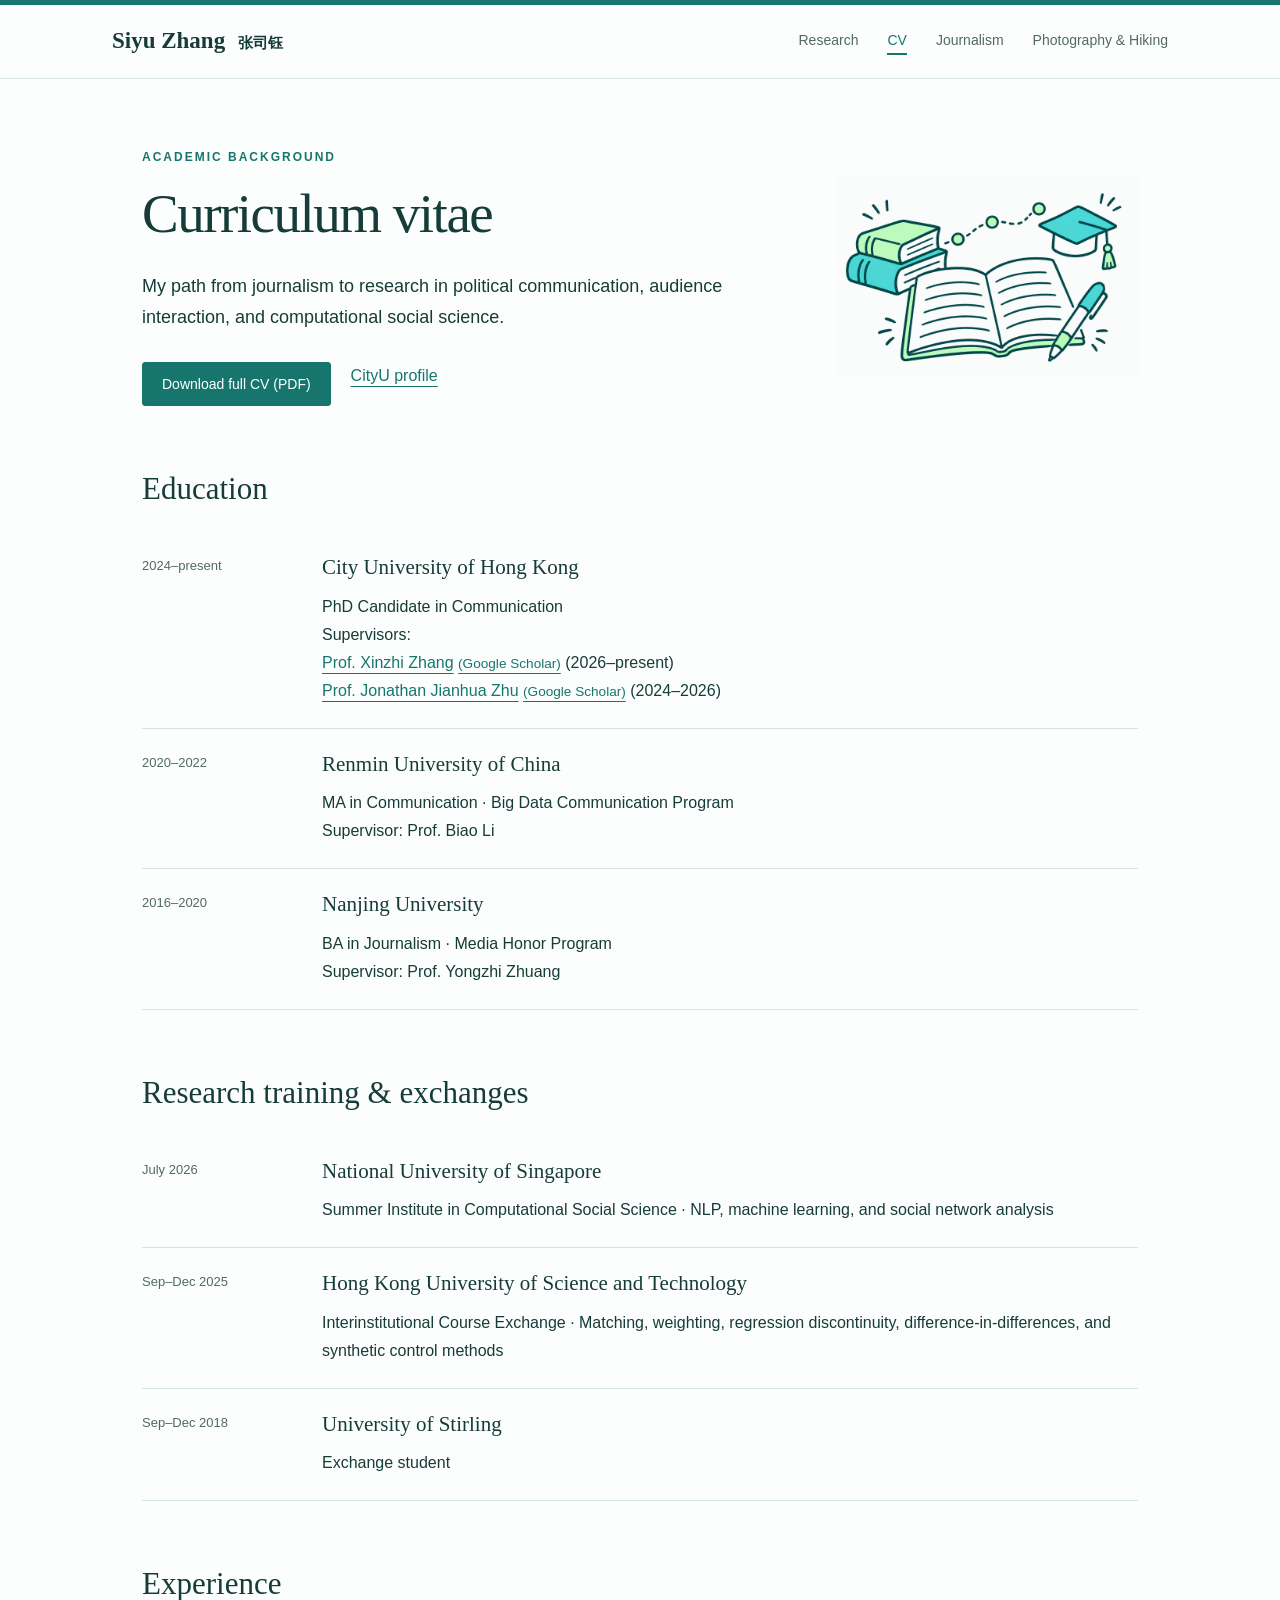
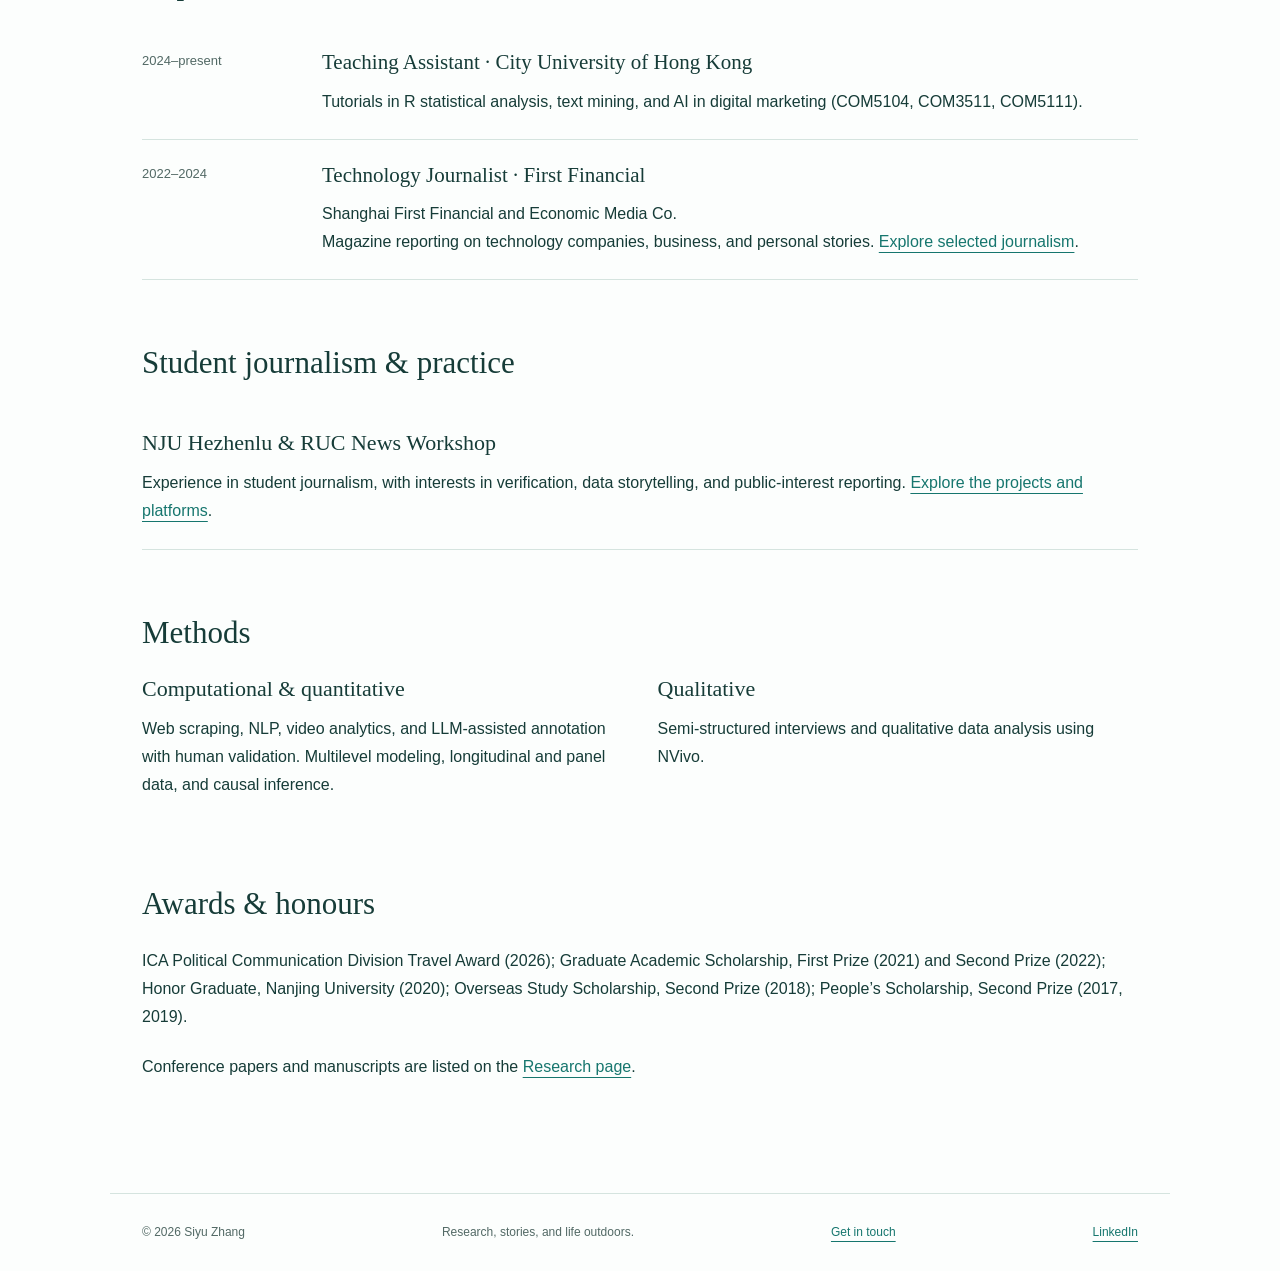
==== commit 1093e8e3: "Restore original typography hierarchy with a 1px reduction" ====
--- a/cv.html
+++ b/cv.html
@@ -1 +1 @@
-<!doctype html><html lang="en"><head><meta charset="utf-8"><meta name="viewport" content="width=device-width,initial-scale=1"><title>Curriculum vitae | Siyu Zhang</title><meta name="description" content="Siyu Zhang, PhD candidate at City University of Hong Kong. Political communication, social media influencers, and livestreaming. Research, journalism, photography and hiking."><meta name="theme-color" content="#16766e"><link rel="stylesheet" href="style.css"><link rel="icon" href="favicon.svg" type="image/svg+xml"></head><body><a class="skip" href="#main">Skip to content</a><header><div class="nav"><a class="brand" href="index.html">Siyu Zhang <span lang="zh" style="font-size:14px;margin-left:7px">张司钰</span></a><nav aria-label="Main navigation"><a href="index.html" >Research</a><a href="cv.html" aria-current="page" >CV</a><a href="journalism.html" >Journalism</a><a href="outside.html" >Photography & Hiking</a></nav></div></header><main id="main"><div class="illustrated-intro"><div><div class="eyebrow">Academic background</div><h1>Curriculum vitae</h1><p class="page-intro">My path from journalism to research in political communication, audience interaction, and computational social science.</p><div class="links"><a class="button" href="Siyu-Zhang-CV.pdf" download>Download full CV (PDF)</a><a href="https://www.cityu.edu.hk/com/Profile2.aspx?u=szhang886" target="_blank" rel="noopener">CityU profile</a></div></div><img src="cv-doodle.png" class="section-illustration" alt="" aria-hidden="true"></div><section><h2>Education</h2><div class="cv-row"><span class="meta">2024–present</span><div><h3>City University of Hong Kong</h3><p>PhD Candidate in Communication<br>Supervisors:<br><a href="https://drxinzhizhang.com/" target="_blank" rel="noopener">Prof. Xinzhi Zhang</a> <a class="supervisor-scholar" href="https://scholar.google.com/citations?user=iOFeIDIAAAAJ&amp;hl=en" target="_blank" rel="noopener" aria-label="Google Scholar — Prof. Xinzhi Zhang">(Google Scholar)</a> (2026–present)<br><a href="https://scholars.cityu.edu.hk/en/persons/enjhzhu/" target="_blank" rel="noopener">Prof. Jonathan Jianhua Zhu</a> <a class="supervisor-scholar" href="https://scholar.google.com/citations?user=q41vFFQAAAAJ&amp;hl=en" target="_blank" rel="noopener" aria-label="Google Scholar — Prof. Jonathan Jianhua Zhu">(Google Scholar)</a> (2024–2026)</p></div></div><div class="cv-row"><span class="meta">2020–2022</span><div><h3>Renmin University of China</h3><p>MA in Communication · Big Data Communication Program<br>Supervisor: Prof. Biao Li</p></div></div><div class="cv-row"><span class="meta">2016–2020</span><div><h3>Nanjing University</h3><p>BA in Journalism · Media Honor Program<br>Supervisor: Prof. Yongzhi Zhuang</p></div></div></section><section><h2>Research training & exchanges</h2><div class="cv-row"><span class="meta">July 2026</span><div><h3>National University of Singapore</h3><p>Summer Institute in Computational Social Science · NLP, machine learning, and social network analysis</p></div></div><div class="cv-row"><span class="meta">Sep–Dec 2025</span><div><h3>Hong Kong University of Science and Technology</h3><p>Interinstitutional Course Exchange · Matching, weighting, regression discontinuity, difference-in-differences, and synthetic control methods</p></div></div><div class="cv-row"><span class="meta">Sep–Dec 2018</span><div><h3>University of Stirling</h3><p>Exchange student</p></div></div></section><section><h2>Experience</h2><div class="cv-row"><span class="meta">2024–present</span><div><h3>Teaching Assistant · City University of Hong Kong</h3><p>Tutorials in R statistical analysis, text mining, and AI in digital marketing (COM5104, COM3511, COM5111).</p></div></div><div class="cv-row"><span class="meta">2022–2024</span><div><h3>Technology Journalist · First Financial</h3><p>Shanghai First Financial and Economic Media Co.<br>Magazine reporting on technology companies, business, and personal stories. <a href="journalism.html">Explore selected journalism</a>.</p></div></div></section><section><h2>Student journalism & practice</h2><div class="entry"><h3>NJU Hezhenlu & RUC News Workshop</h3><p>Experience in student journalism, with interests in verification, data storytelling, and public-interest reporting. <a href="journalism.html#fact-checking">Explore the projects and platforms</a>.</p></div></section><section><h2>Methods</h2><div class="two-col"><div><h3>Computational & quantitative</h3><p>Web scraping, NLP, video analytics, and LLM-assisted annotation with human validation. Multilevel modeling, longitudinal and panel data, and causal inference.</p></div><div><h3>Qualitative</h3><p>Semi-structured interviews and qualitative data analysis using NVivo.</p></div></div></section><section><h2>Awards & honours</h2><p>ICA Political Communication Division Travel Award (2026); Graduate Academic Scholarship, First Prize (2021) and Second Prize (2022); Honor Graduate, Nanjing University (2020); Overseas Study Scholarship, Second Prize (2018); People’s Scholarship, Second Prize (2017, 2019).</p><p>Conference papers and manuscripts are listed on the <a href="index.html">Research page</a>.</p></section></main><footer><span>© 2026 Siyu Zhang</span><span>Research, stories, and life outdoors.</span><a href="mailto:szhang886-c@my.cityu.edu.hk">Get in touch</a><a href="https://www.linkedin.com/in/siyu-sylvia-zhang" target="_blank" rel="noopener">LinkedIn</a></footer><script src="script.js"></script></body></html>+<!doctype html><html lang="en"><head><meta charset="utf-8"><meta name="viewport" content="width=device-width,initial-scale=1"><title>Curriculum vitae | Siyu Zhang</title><meta name="description" content="Siyu Zhang, PhD candidate at City University of Hong Kong. Political communication, social media influencers, and livestreaming. Research, journalism, photography and hiking."><meta name="theme-color" content="#16766e"><link rel="stylesheet" href="style.css?v=20261124-restored"><link rel="icon" href="favicon.svg" type="image/svg+xml"></head><body><a class="skip" href="#main">Skip to content</a><header><div class="nav"><a class="brand" href="index.html">Siyu Zhang <span lang="zh" style="font-size:15px;margin-left:7px">张司钰</span></a><nav aria-label="Main navigation"><a href="index.html" >Research</a><a href="cv.html" aria-current="page" >CV</a><a href="journalism.html" >Journalism</a><a href="outside.html" >Photography & Hiking</a></nav></div></header><main id="main"><div class="illustrated-intro"><div><div class="eyebrow">Academic background</div><h1>Curriculum vitae</h1><p class="page-intro">My path from journalism to research in political communication, audience interaction, and computational social science.</p><div class="links"><a class="button" href="Siyu-Zhang-CV.pdf" download>Download full CV (PDF)</a><a href="https://www.cityu.edu.hk/com/Profile2.aspx?u=szhang886" target="_blank" rel="noopener">CityU profile</a></div></div><img src="cv-doodle.png" class="section-illustration" alt="" aria-hidden="true"></div><section><h2>Education</h2><div class="cv-row"><span class="meta">2024–present</span><div><h3>City University of Hong Kong</h3><p>PhD Candidate in Communication<br>Supervisors:<br><a href="https://drxinzhizhang.com/" target="_blank" rel="noopener">Prof. Xinzhi Zhang</a> <a class="supervisor-scholar" href="https://scholar.google.com/citations?user=iOFeIDIAAAAJ&amp;hl=en" target="_blank" rel="noopener" aria-label="Google Scholar — Prof. Xinzhi Zhang">(Google Scholar)</a> (2026–present)<br><a href="https://scholars.cityu.edu.hk/en/persons/enjhzhu/" target="_blank" rel="noopener">Prof. Jonathan Jianhua Zhu</a> <a class="supervisor-scholar" href="https://scholar.google.com/citations?user=q41vFFQAAAAJ&amp;hl=en" target="_blank" rel="noopener" aria-label="Google Scholar — Prof. Jonathan Jianhua Zhu">(Google Scholar)</a> (2024–2026)</p></div></div><div class="cv-row"><span class="meta">2020–2022</span><div><h3>Renmin University of China</h3><p>MA in Communication · Big Data Communication Program<br>Supervisor: Prof. Biao Li</p></div></div><div class="cv-row"><span class="meta">2016–2020</span><div><h3>Nanjing University</h3><p>BA in Journalism · Media Honor Program<br>Supervisor: Prof. Yongzhi Zhuang</p></div></div></section><section><h2>Research training & exchanges</h2><div class="cv-row"><span class="meta">July 2026</span><div><h3>National University of Singapore</h3><p>Summer Institute in Computational Social Science · NLP, machine learning, and social network analysis</p></div></div><div class="cv-row"><span class="meta">Sep–Dec 2025</span><div><h3>Hong Kong University of Science and Technology</h3><p>Interinstitutional Course Exchange · Matching, weighting, regression discontinuity, difference-in-differences, and synthetic control methods</p></div></div><div class="cv-row"><span class="meta">Sep–Dec 2018</span><div><h3>University of Stirling</h3><p>Exchange student</p></div></div></section><section><h2>Experience</h2><div class="cv-row"><span class="meta">2024–present</span><div><h3>Teaching Assistant · City University of Hong Kong</h3><p>Tutorials in R statistical analysis, text mining, and AI in digital marketing (COM5104, COM3511, COM5111).</p></div></div><div class="cv-row"><span class="meta">2022–2024</span><div><h3>Technology Journalist · First Financial</h3><p>Shanghai First Financial and Economic Media Co.<br>Magazine reporting on technology companies, business, and personal stories. <a href="journalism.html">Explore selected journalism</a>.</p></div></div></section><section><h2>Student journalism & practice</h2><div class="entry"><h3>NJU Hezhenlu & RUC News Workshop</h3><p>Experience in student journalism, with interests in verification, data storytelling, and public-interest reporting. <a href="journalism.html#fact-checking">Explore the projects and platforms</a>.</p></div></section><section><h2>Methods</h2><div class="two-col"><div><h3>Computational & quantitative</h3><p>Web scraping, NLP, video analytics, and LLM-assisted annotation with human validation. Multilevel modeling, longitudinal and panel data, and causal inference.</p></div><div><h3>Qualitative</h3><p>Semi-structured interviews and qualitative data analysis using NVivo.</p></div></div></section><section><h2>Awards & honours</h2><p>ICA Political Communication Division Travel Award (2026); Graduate Academic Scholarship, First Prize (2021) and Second Prize (2022); Honor Graduate, Nanjing University (2020); Overseas Study Scholarship, Second Prize (2018); People’s Scholarship, Second Prize (2017, 2019).</p><p>Conference papers and manuscripts are listed on the <a href="index.html">Research page</a>.</p></section></main><footer><span>© 2026 Siyu Zhang</span><span>Research, stories, and life outdoors.</span><a href="mailto:szhang886-c@my.cityu.edu.hk">Get in touch</a><a href="https://www.linkedin.com/in/siyu-sylvia-zhang" target="_blank" rel="noopener">LinkedIn</a></footer><script src="script.js"></script></body></html>
--- a/style.css
+++ b/style.css
@@ -1,3 +1,3 @@
-*{box-sizing:border-box} :root{--ink:#163c38;--teal:#16766e;--muted:#526965;--line:#d5e4df;--paper:#fcfefd;--tint:#edf6f2}body{margin:0;background:var(--paper);color:var(--ink);font:15px/1.75 -apple-system,BlinkMacSystemFont,"Segoe UI",sans-serif}a{color:var(--teal);text-decoration-thickness:1px;text-underline-offset:5px}a:hover{color:#073e39}button{font:inherit}a:focus-visible,button:focus-visible,summary:focus-visible{outline:3px solid #40998d;outline-offset:5px}.skip{position:absolute;left:-9999px}.skip:focus{left:20px;top:10px;background:white;z-index:5}header{border-top:5px solid var(--teal);border-bottom:1px solid var(--line)}.nav{max-width:1120px;margin:auto;display:flex;align-items:center;justify-content:space-between;padding:23px 32px;gap:24px}.brand{font:600 22px Georgia,serif;color:var(--ink);text-decoration:none}.nav nav{display:flex;gap:29px;flex-wrap:wrap}.nav nav a{text-decoration:none;font-size:13px;color:var(--muted)}.nav nav a[aria-current]{color:var(--teal);border-bottom:2px solid var(--teal)}main{max-width:1060px;margin:auto;padding:68px 32px 90px}h1,h2,h3{font-family:Georgia,'Times New Roman',serif;font-weight:400;line-height:1.22}h1{font-size:54px;letter-spacing:-1.5px;margin:12px 0 24px}h2{font-size:30px;margin:0 0 24px}h3{font-size:21px;margin:0 0 12px}p{margin:0 0 22px}.eyebrow{font-size:11px;letter-spacing:2px;text-transform:uppercase;color:var(--teal);font-weight:600}.muted,.meta{color:var(--muted)}.meta{font-size:12px}.hero{display:grid;grid-template-columns:1fr 295px;gap:65px;align-items:start}.hero .portrait{width:100%;aspect-ratio:4/5;object-fit:cover;border-radius:3px}.portrait-note{font-size:11px;color:var(--muted);border-top:1px solid var(--line);margin-top:15px;padding-top:10px}.intro{font-size:17px;line-height:1.75}.links{display:flex;gap:20px;flex-wrap:wrap;margin-top:28px}.button{display:inline-block;background:var(--teal);color:white;text-decoration:none;padding:9px 19px;border:1px solid var(--teal);border-radius:3px;font-size:13px}.button:hover{background:#0d544e;color:white}.outline{background:transparent;color:var(--teal)}section{margin-top:64px} .section-head{display:flex;justify-content:space-between;align-items:baseline;gap:20px;border-bottom:1px solid var(--line);margin-bottom:25px}.section-head h2{margin-bottom:16px}.research-focus{background:var(--tint);padding:30px 34px;border-left:3px solid var(--teal)}.research-focus p:last-child{margin-bottom:0}.entry{padding:24px 0;border-bottom:1px solid var(--line)}.entry h3{max-width:850px}.entry p:last-child{margin-bottom:0}.tag{font-size:11px;color:var(--teal);display:block;margin-bottom:9px;letter-spacing:.7px}.page-intro{max-width:720px;font-size:17px}.cv-row{display:grid;grid-template-columns:155px 1fr;gap:25px;padding:23px 0;border-bottom:1px solid var(--line)}.cv-row p{margin:0}.cv-row h3{font-size:20px}.report{display:grid;grid-template-columns:130px 1fr;gap:28px;padding:30px 0;border-bottom:1px solid var(--line)}.report h3 a{color:var(--ink);text-decoration:none}.report h3 a:hover{text-decoration:underline}.report p{max-width:700px;margin-bottom:13px}.report .original{font-size:12px;color:var(--muted)}.landscape{width:100%;max-height:470px;object-fit:cover;margin:30px 0 0}.filters{display:flex;gap:10px;flex-wrap:wrap;margin:30px 0}.filters button{padding:7px 18px;border:1px solid var(--line);border-radius:3px;background:white;color:var(--ink);cursor:pointer}.filters button[aria-pressed=true]{background:var(--teal);border-color:var(--teal);color:white}.gallery{display:grid;grid-template-columns:repeat(3,1fr);gap:17px}.photo{padding:0;margin:0}.photo button{display:block;width:100%;padding:0;border:0;background:transparent;cursor:zoom-in}.photo img{display:block;width:100%;height:245px;object-fit:cover}.photo figcaption{font-size:11px;margin-top:7px;color:var(--muted)}.trail{padding:26px 0;border-bottom:1px solid var(--line)}.trail h3{font-size:25px}.trail p:last-child{margin-bottom:0}.stats{display:flex;gap:30px;color:var(--teal);margin:20px 0;font-size:13px}.note{font:italic 23px/1.5 Georgia,serif;margin:30px 0}.two-col{display:grid;grid-template-columns:1fr 1fr;gap:35px}footer{border-top:1px solid var(--line);padding:28px 32px;color:var(--muted);font-size:11px;max-width:1060px;margin:auto;display:flex;justify-content:space-between;gap:20px}dialog{border:0;background:#092622;padding:18px;max-width:95vw;max-height:95vh;color:white}dialog::backdrop{background:#061b19e8}dialog img{display:block;max-height:78vh;max-width:85vw;object-fit:contain}dialog button{background:white;color:var(--ink);border:0;padding:5px 16px;cursor:pointer;float:right;margin-bottom:12px}[hidden]{display:none!important}details{border-bottom:1px solid var(--line);padding:20px 0}summary{cursor:pointer;font-family:Georgia,serif;font-size:19px}details p{margin:15px 0 0}@media(max-width:760px){.nav{align-items:flex-start;flex-direction:column;padding:20px 24px;gap:12px}.nav nav{gap:18px}.nav nav a{font-size:12px}main{padding:40px 24px 60px}h1{font-size:41px}.hero{grid-template-columns:1fr;gap:30px}.hero aside{max-width:270px;grid-row:1}.hero .portrait{aspect-ratio:1/1}.intro,.page-intro{font-size:15px}.gallery{grid-template-columns:repeat(2,1fr)}.photo img{height:210px}.cv-row,.report{grid-template-columns:1fr;gap:8px}.two-col{grid-template-columns:1fr}.research-focus{padding:24px}section{margin-top:45px}footer{flex-direction:column}.section-head{flex-wrap:wrap;gap:0}}@media(max-width:430px){.gallery{grid-template-columns:1fr}.photo img{height:280px}.stats{gap:16px}}
-.illustrated-intro{display:grid;grid-template-columns:minmax(0,1fr) 300px;gap:45px;align-items:center}.section-illustration{width:100%;height:auto;mix-blend-mode:multiply}.interest-layout{display:grid;grid-template-columns:1.1fr 1fr;gap:45px;align-items:center}.interest-layout>img{width:100%;mix-blend-mode:multiply}.interest-layout h3{font-size:20px;margin:0 0 7px}.interest-layout p{font-size:14px;margin-bottom:23px}.concept-illustration{width:180px;height:150px;object-fit:contain;float:right;margin:0 0 14px 25px}.research-focus{display:flow-root}@media(max-width:760px){.illustrated-intro{grid-template-columns:1fr;gap:20px}.section-illustration{max-width:300px;justify-self:center}.interest-layout{grid-template-columns:1fr;gap:25px}.interest-layout>img{max-width:470px;margin:auto}.concept-illustration{width:130px;height:120px;margin-left:15px}}
-.profile-links{display:flex;flex-wrap:wrap;gap:10px 18px;margin-top:15px;font-size:13px}.profile-links a{display:inline-flex;align-items:center;gap:6px}.social-icon{width:16px;height:16px;fill:currentColor;flex:none}.supervisor-scholar{white-space:nowrap;font-size:.85em}
+*{box-sizing:border-box} :root{--ink:#163c38;--teal:#16766e;--muted:#526965;--line:#d5e4df;--paper:#fcfefd;--tint:#edf6f2}body{margin:0;background:var(--paper);color:var(--ink);font:16px/1.75 -apple-system,BlinkMacSystemFont,"Segoe UI",sans-serif}a{color:var(--teal);text-decoration-thickness:1px;text-underline-offset:5px}a:hover{color:#073e39}button{font:inherit}a:focus-visible,button:focus-visible,summary:focus-visible{outline:3px solid #40998d;outline-offset:5px}.skip{position:absolute;left:-9999px}.skip:focus{left:20px;top:10px;background:white;z-index:5}header{border-top:5px solid var(--teal);border-bottom:1px solid var(--line)}.nav{max-width:1120px;margin:auto;display:flex;align-items:center;justify-content:space-between;padding:23px 32px;gap:24px}.brand{font:600 23px Georgia,serif;color:var(--ink);text-decoration:none}.nav nav{display:flex;gap:29px;flex-wrap:wrap}.nav nav a{text-decoration:none;font-size:14px;color:var(--muted)}.nav nav a[aria-current]{color:var(--teal);border-bottom:2px solid var(--teal)}main{max-width:1060px;margin:auto;padding:68px 32px 90px}h1,h2,h3{font-family:Georgia,'Times New Roman',serif;font-weight:400;line-height:1.22}h1{font-size:55px;letter-spacing:-1.5px;margin:12px 0 24px}h2{font-size:31px;margin:0 0 24px}h3{font-size:22px;margin:0 0 12px}p{margin:0 0 22px}.eyebrow{font-size:12px;letter-spacing:2px;text-transform:uppercase;color:var(--teal);font-weight:600}.muted,.meta{color:var(--muted)}.meta{font-size:13px}.hero{display:grid;grid-template-columns:1fr 295px;gap:65px;align-items:start}.hero .portrait{width:100%;aspect-ratio:4/5;object-fit:cover;border-radius:3px}.portrait-note{font-size:12px;color:var(--muted);border-top:1px solid var(--line);margin-top:15px;padding-top:10px}.intro{font-size:18px;line-height:1.75}.links{display:flex;gap:20px;flex-wrap:wrap;margin-top:28px}.button{display:inline-block;background:var(--teal);color:white;text-decoration:none;padding:9px 19px;border:1px solid var(--teal);border-radius:3px;font-size:14px}.button:hover{background:#0d544e;color:white}.outline{background:transparent;color:var(--teal)}section{margin-top:64px} .section-head{display:flex;justify-content:space-between;align-items:baseline;gap:20px;border-bottom:1px solid var(--line);margin-bottom:25px}.section-head h2{margin-bottom:16px}.research-focus{background:var(--tint);padding:30px 34px;border-left:3px solid var(--teal)}.research-focus p:last-child{margin-bottom:0}.entry{padding:24px 0;border-bottom:1px solid var(--line)}.entry h3{max-width:850px}.entry p:last-child{margin-bottom:0}.tag{font-size:12px;color:var(--teal);display:block;margin-bottom:9px;letter-spacing:.7px}.page-intro{max-width:720px;font-size:18px}.cv-row{display:grid;grid-template-columns:155px 1fr;gap:25px;padding:23px 0;border-bottom:1px solid var(--line)}.cv-row p{margin:0}.cv-row h3{font-size:21px}.report{display:grid;grid-template-columns:130px 1fr;gap:28px;padding:30px 0;border-bottom:1px solid var(--line)}.report h3 a{color:var(--ink);text-decoration:none}.report h3 a:hover{text-decoration:underline}.report p{max-width:700px;margin-bottom:13px}.report .original{font-size:13px;color:var(--muted)}.landscape{width:100%;max-height:470px;object-fit:cover;margin:30px 0 0}.filters{display:flex;gap:10px;flex-wrap:wrap;margin:30px 0}.filters button{padding:7px 18px;border:1px solid var(--line);border-radius:3px;background:white;color:var(--ink);cursor:pointer}.filters button[aria-pressed=true]{background:var(--teal);border-color:var(--teal);color:white}.gallery{display:grid;grid-template-columns:repeat(3,1fr);gap:17px}.photo{padding:0;margin:0}.photo button{display:block;width:100%;padding:0;border:0;background:transparent;cursor:zoom-in}.photo img{display:block;width:100%;height:245px;object-fit:cover}.photo figcaption{font-size:12px;margin-top:7px;color:var(--muted)}.trail{padding:26px 0;border-bottom:1px solid var(--line)}.trail h3{font-size:26px}.trail p:last-child{margin-bottom:0}.stats{display:flex;gap:30px;color:var(--teal);margin:20px 0;font-size:14px}.note{font:italic 24px/1.5 Georgia,serif;margin:30px 0}.two-col{display:grid;grid-template-columns:1fr 1fr;gap:35px}footer{border-top:1px solid var(--line);padding:28px 32px;color:var(--muted);font-size:12px;max-width:1060px;margin:auto;display:flex;justify-content:space-between;gap:20px}dialog{border:0;background:#092622;padding:18px;max-width:95vw;max-height:95vh;color:white}dialog::backdrop{background:#061b19e8}dialog img{display:block;max-height:78vh;max-width:85vw;object-fit:contain}dialog button{background:white;color:var(--ink);border:0;padding:5px 16px;cursor:pointer;float:right;margin-bottom:12px}[hidden]{display:none!important}details{border-bottom:1px solid var(--line);padding:20px 0}summary{cursor:pointer;font-family:Georgia,serif;font-size:20px}details p{margin:15px 0 0}@media(max-width:760px){.nav{align-items:flex-start;flex-direction:column;padding:20px 24px;gap:12px}.nav nav{gap:18px}.nav nav a{font-size:13px}main{padding:40px 24px 60px}h1{font-size:42px}.hero{grid-template-columns:1fr;gap:30px}.hero aside{max-width:270px;grid-row:1}.hero .portrait{aspect-ratio:1/1}.intro,.page-intro{font-size:16px}.gallery{grid-template-columns:repeat(2,1fr)}.photo img{height:210px}.cv-row,.report{grid-template-columns:1fr;gap:8px}.two-col{grid-template-columns:1fr}.research-focus{padding:24px}section{margin-top:45px}footer{flex-direction:column}.section-head{flex-wrap:wrap;gap:0}}@media(max-width:430px){.gallery{grid-template-columns:1fr}.photo img{height:280px}.stats{gap:16px}}
+.illustrated-intro{display:grid;grid-template-columns:minmax(0,1fr) 300px;gap:45px;align-items:center}.section-illustration{width:100%;height:auto;mix-blend-mode:multiply}.interest-layout{display:grid;grid-template-columns:1.1fr 1fr;gap:45px;align-items:center}.interest-layout>img{width:100%;mix-blend-mode:multiply}.interest-layout h3{font-size:21px;margin:0 0 7px}.interest-layout p{font-size:15px;margin-bottom:23px}.concept-illustration{width:180px;height:150px;object-fit:contain;float:right;margin:0 0 14px 25px}.research-focus{display:flow-root}@media(max-width:760px){.illustrated-intro{grid-template-columns:1fr;gap:20px}.section-illustration{max-width:300px;justify-self:center}.interest-layout{grid-template-columns:1fr;gap:25px}.interest-layout>img{max-width:470px;margin:auto}.concept-illustration{width:130px;height:120px;margin-left:15px}}
+.profile-links{display:flex;flex-wrap:wrap;gap:10px 18px;margin-top:15px;font-size:12px}.profile-links a{display:inline-flex;align-items:center;gap:6px}.social-icon{width:16px;height:16px;fill:currentColor;flex:none}.supervisor-scholar{white-space:nowrap;font-size:.85em}
